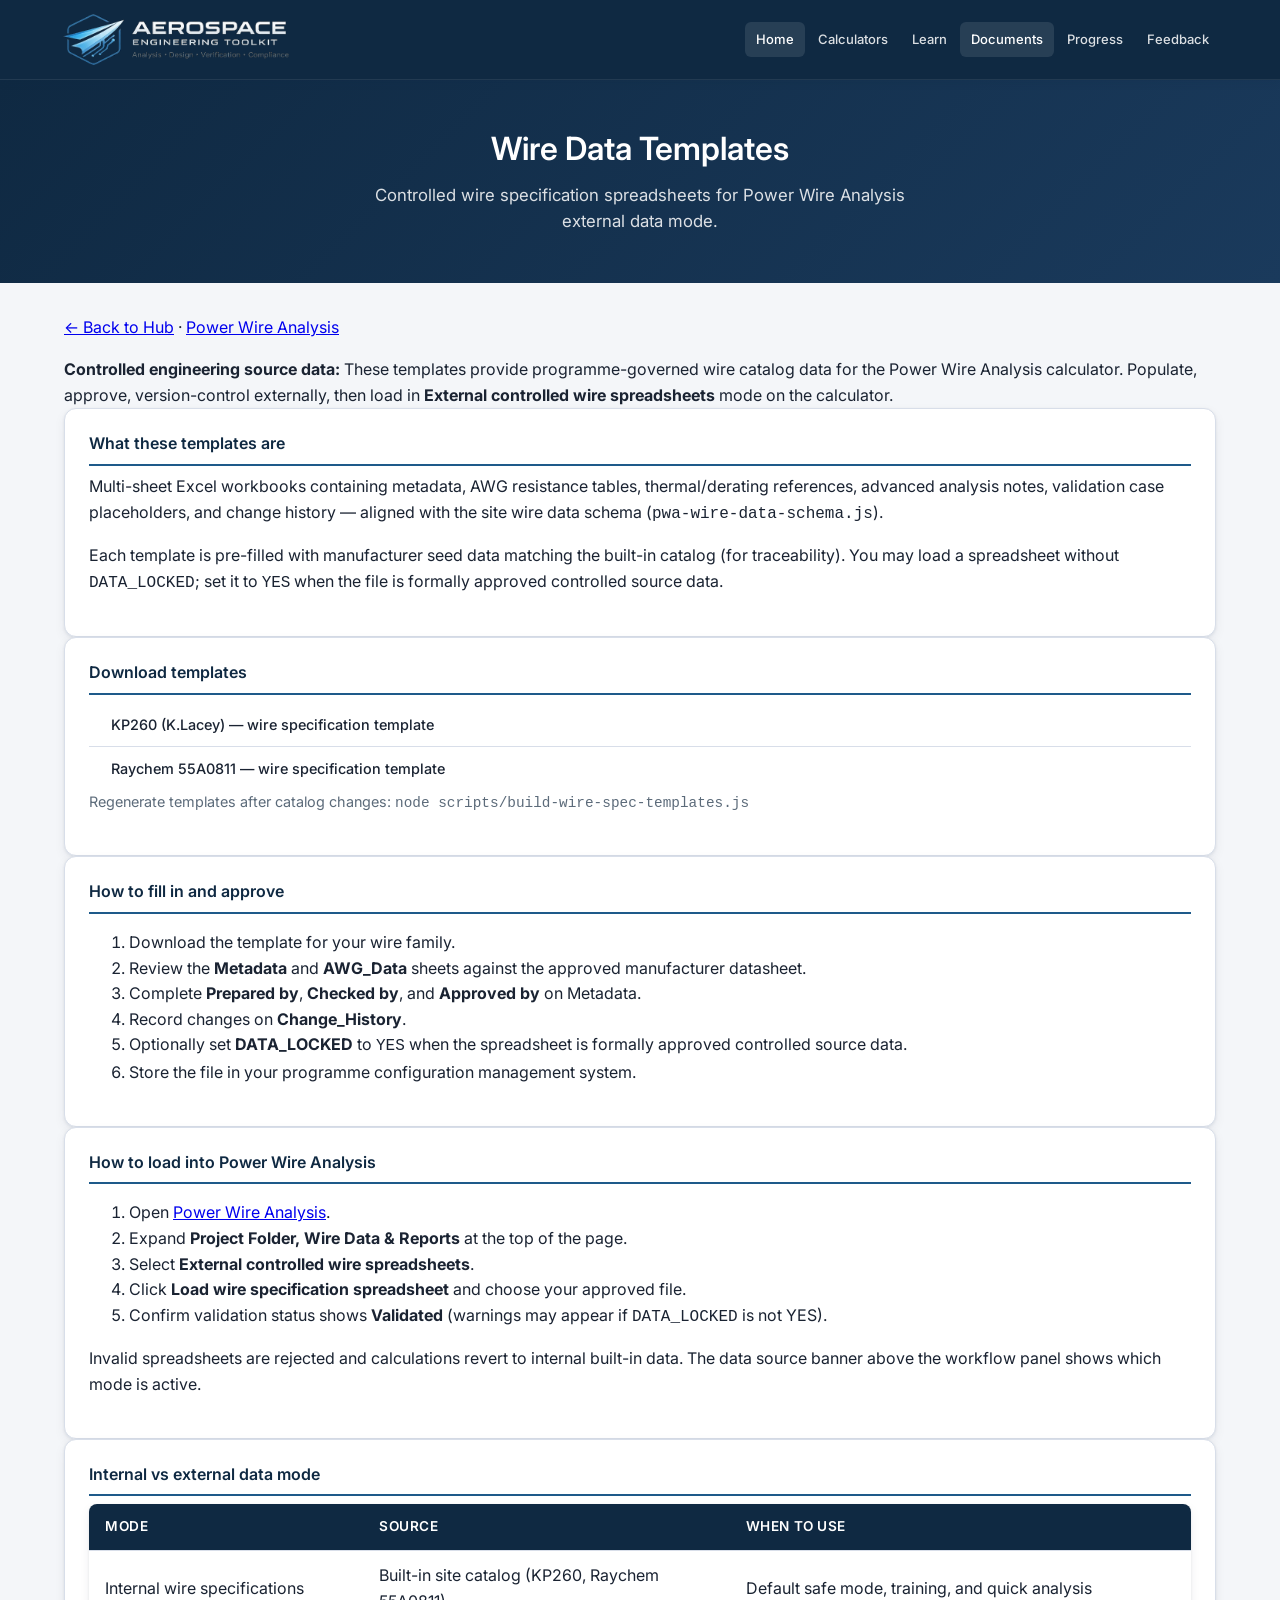
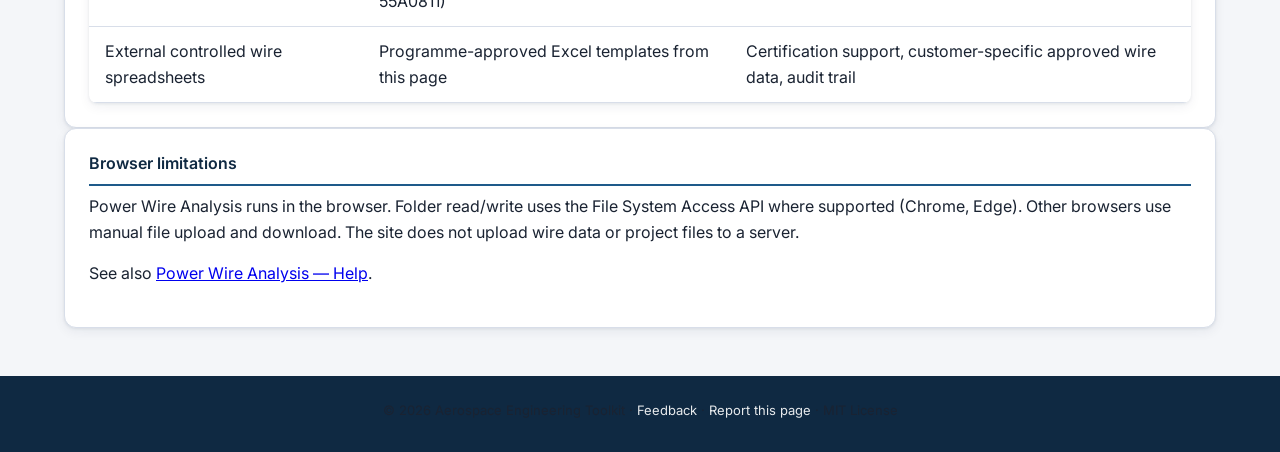
==== reference/wire-data/index.html @ d21f122d "Enhance wire data management and reporting features in PWA. Added new CSS styles for wire data banne" ====
<!DOCTYPE html>
<html lang="en">
<head>
  <meta charset="UTF-8" />
  <meta name="viewport" content="width=device-width, initial-scale=1.0" />
  <link rel="stylesheet" href="../../assets/css/corporate.css">
  <script src="../../assets/js/site-layout.js" defer></script>
  <title>Wire Data Templates — Engineering Knowledge</title>
</head>
<body>
  <section class="page-hero">
    <h1>Wire Data Templates</h1>
    <p class="lead">Controlled wire specification spreadsheets for Power Wire Analysis external data mode.</p>
  </section>
  <div class="page-container">
    <p class="content-nav"><a href="../../index.html">&larr; Back to Hub</a> · <a href="../../calculators/aerospace-electrical-design/power-wire-analysis.html">Power Wire Analysis</a></p>

    <div class="callout">
      <strong>Controlled engineering source data:</strong> These templates provide programme-governed wire catalog data
      for the Power Wire Analysis calculator. Populate, approve, version-control externally, then load in
      <strong>External controlled wire spreadsheets</strong> mode on the calculator.
    </div>

    <section class="card">
      <h2 class="card__title">What these templates are</h2>
      <p>Multi-sheet Excel workbooks containing metadata, AWG resistance tables, thermal/derating references, advanced analysis notes, validation case placeholders, and change history — aligned with the site wire data schema (<code>pwa-wire-data-schema.js</code>).</p>
      <p>Each template is pre-filled with manufacturer seed data matching the built-in catalog (for traceability). You may load a spreadsheet without <code>DATA_LOCKED</code>; set it to <code>YES</code> when the file is formally approved controlled source data.</p>
    </section>

    <section class="card">
      <h2 class="card__title">Download templates</h2>
      <ul class="link-list">
        <li><a href="templates/wire-spec-kp260-template.xlsx" download>KP260 (K.Lacey) — wire specification template</a></li>
        <li><a href="templates/wire-spec-raychem-55a0811-template.xlsx" download>Raychem 55A0811 — wire specification template</a></li>
      </ul>
      <p class="text-muted">Regenerate templates after catalog changes: <code>node scripts/build-wire-spec-templates.js</code></p>
    </section>

    <section class="card">
      <h2 class="card__title">How to fill in and approve</h2>
      <ol>
        <li>Download the template for your wire family.</li>
        <li>Review the <strong>Metadata</strong> and <strong>AWG_Data</strong> sheets against the approved manufacturer datasheet.</li>
        <li>Complete <strong>Prepared by</strong>, <strong>Checked by</strong>, and <strong>Approved by</strong> on Metadata.</li>
        <li>Record changes on <strong>Change_History</strong>.</li>
        <li>Optionally set <strong>DATA_LOCKED</strong> to <code>YES</code> when the spreadsheet is formally approved controlled source data.</li>
        <li>Store the file in your programme configuration management system.</li>
      </ol>
    </section>

    <section class="card">
      <h2 class="card__title">How to load into Power Wire Analysis</h2>
      <ol>
        <li>Open <a href="../../calculators/aerospace-electrical-design/power-wire-analysis.html">Power Wire Analysis</a>.</li>
        <li>Expand <strong>Project Folder, Wire Data &amp; Reports</strong> at the top of the page.</li>
        <li>Select <strong>External controlled wire spreadsheets</strong>.</li>
        <li>Click <strong>Load wire specification spreadsheet</strong> and choose your approved file.</li>
        <li>Confirm validation status shows <strong>Validated</strong> (warnings may appear if <code>DATA_LOCKED</code> is not YES).</li>
      </ol>
      <p>Invalid spreadsheets are rejected and calculations revert to internal built-in data. The data source banner above the workflow panel shows which mode is active.</p>
    </section>

    <section class="card">
      <h2 class="card__title">Internal vs external data mode</h2>
      <table class="data-table">
        <thead>
          <tr>
            <th scope="col">Mode</th>
            <th scope="col">Source</th>
            <th scope="col">When to use</th>
          </tr>
        </thead>
        <tbody>
          <tr>
            <td>Internal wire specifications</td>
            <td>Built-in site catalog (KP260, Raychem 55A0811)</td>
            <td>Default safe mode, training, and quick analysis</td>
          </tr>
          <tr>
            <td>External controlled wire spreadsheets</td>
            <td>Programme-approved Excel templates from this page</td>
            <td>Certification support, customer-specific approved wire data, audit trail</td>
          </tr>
        </tbody>
      </table>
    </section>

    <section class="card">
      <h2 class="card__title">Browser limitations</h2>
      <p>Power Wire Analysis runs in the browser. Folder read/write uses the File System Access API where supported (Chrome, Edge). Other browsers use manual file upload and download. The site does not upload wire data or project files to a server.</p>
      <p>See also <a href="../../calculators/aerospace-electrical-design/power-wire-analysis-help.html">Power Wire Analysis — Help</a>.</p>
    </section>
  </div>
</body>
</html>
---- assets/css/corporate.css ----
/* Aerospace Engineering Toolkit — Corporate Design System */

@import url('https://fonts.googleapis.com/css2?family=Inter:wght@400;500;600;700&display=swap');

:root {
  --corp-navy: #0f2942;
  --corp-navy-light: #1a3a5c;
  --corp-accent: #1e5a8a;
  --corp-accent-hover: #164770;
  --corp-accent-muted: #e8f1f8;
  --corp-bg: #f4f6f9;
  --corp-surface: #ffffff;
  --corp-text: #1a2332;
  --corp-text-muted: #5c6b7a;
  --corp-border: #d8dee9;
  --corp-shadow: 0 1px 3px rgba(15, 41, 66, 0.08), 0 4px 12px rgba(15, 41, 66, 0.06);
  --corp-shadow-lg: 0 4px 6px rgba(15, 41, 66, 0.06), 0 12px 28px rgba(15, 41, 66, 0.1);
  --corp-radius: 8px;
  --corp-radius-lg: 12px;
  --corp-header-height: 80px;
  --corp-max-width: 1200px;
  --corp-font: 'Inter', -apple-system, BlinkMacSystemFont, 'Segoe UI', sans-serif;
}

*, *::before, *::after {
  box-sizing: border-box;
}

html {
  scroll-behavior: smooth;
}

body {
  margin: 0;
  font-family: var(--corp-font);
  font-size: 16px;
  line-height: 1.6;
  color: var(--corp-text);
  background: var(--corp-bg);
  min-height: 100vh;
  display: flex;
  flex-direction: column;
}

body.has-site-chrome {
  padding-top: var(--corp-header-height);
}

/* ── Site chrome (injected by site-layout.js) ── */

.site-header {
  position: fixed;
  top: 0;
  left: 0;
  right: 0;
  z-index: 1000;
  height: var(--corp-header-height);
  background: var(--corp-navy);
  border-bottom: 1px solid rgba(255, 255, 255, 0.08);
  box-shadow: 0 2px 8px rgba(15, 41, 66, 0.15);
}

.site-header__inner {
  max-width: var(--corp-max-width);
  margin: 0 auto;
  padding: 0 20px;
  height: 100%;
  display: flex;
  align-items: center;
  justify-content: space-between;
  gap: 16px;
}

.site-brand {
  display: flex;
  align-items: center;
  text-decoration: none;
  color: #fff;
  flex-shrink: 0;
  min-width: 0;
}

.site-brand__logo {
  display: block;
  width: auto;
  height: auto;
  max-height: 58px;
  max-width: min(360px, 52vw);
}

.site-brand__logo--compact {
  display: none;
  max-height: 44px;
  max-width: 64px;
}

.site-brand__mark {
  width: 36px;
  height: 36px;
  background: linear-gradient(135deg, var(--corp-accent) 0%, #2d7ab8 100%);
  border-radius: 6px;
  display: flex;
  align-items: center;
  justify-content: center;
  font-weight: 700;
  font-size: 14px;
  letter-spacing: -0.5px;
}

.site-brand__text {
  display: flex;
  flex-direction: column;
  line-height: 1.2;
}

.site-brand__name {
  font-weight: 600;
  font-size: 15px;
  letter-spacing: 0.02em;
}

.site-brand__tagline {
  font-size: 11px;
  font-weight: 400;
  opacity: 0.75;
  letter-spacing: 0.04em;
  text-transform: uppercase;
}

.site-nav {
  display: flex;
  align-items: center;
  gap: 2px;
  flex-wrap: nowrap;
  justify-content: flex-end;
  flex-shrink: 1;
  min-width: 0;
}

.site-nav a {
  color: rgba(255, 255, 255, 0.85);
  text-decoration: none;
  font-size: 13px;
  font-weight: 500;
  padding: 7px 11px;
  border-radius: 6px;
  transition: background 0.15s, color 0.15s;
  white-space: nowrap;
}

.site-nav a:hover,
.site-nav a.active {
  background: rgba(255, 255, 255, 0.1);
  color: #fff;
}

@media (max-width: 1080px) {
  .site-brand__logo--full {
    max-height: 50px;
    max-width: min(300px, 48vw);
  }

  .site-nav a {
    padding: 7px 9px;
    font-size: 12px;
  }
}

@media (max-width: 520px) {
  .site-brand__logo--full {
    display: none;
  }

  .site-brand__logo--compact {
    display: block;
  }
}

.site-footer {
  margin-top: auto;
  background: var(--corp-navy);
  color: rgba(255, 255, 255, 0.7);
  padding: 24px;
  font-size: 13px;
  text-align: center;
}

.site-footer a {
  color: rgba(255, 255, 255, 0.9);
  text-decoration: none;
}

.site-footer a:hover {
  text-decoration: underline;
}

.site-footer__inner {
  max-width: var(--corp-max-width);
  margin: 0 auto;
}

/* ── Main content area ── */

.site-main {
  flex: 1;
  width: 100%;
}

.page-container {
  max-width: var(--corp-max-width);
  margin: 0 auto;
  padding: 32px 24px 48px;
}

.page-container--narrow {
  max-width: 640px;
}

.page-container--calculator {
  max-width: 480px;
  width: 100%;
}

/* ── Typography ── */

h1, h2, h3, h4 {
  color: var(--corp-navy);
  font-weight: 600;
  line-height: 1.3;
  margin-top: 0;
}

h1 {
  font-size: 1.75rem;
  margin-bottom: 0.5rem;
}

h2 {
  font-size: 1.25rem;
  margin-bottom: 1rem;
  padding-bottom: 0.5rem;
  border-bottom: 2px solid var(--corp-accent-muted);
}

h3 {
  font-size: 1.1rem;
}

p {
  margin: 0 0 1rem;
  color: var(--corp-text);
}

.lead {
  font-size: 1.05rem;
  color: var(--corp-text-muted);
  margin-bottom: 2rem;
}

.text-muted {
  color: var(--corp-text-muted);
  font-size: 0.9rem;
}

.text-center {
  text-align: center;
}

/* ── Hero (hub / landing sections) ── */

.page-hero {
  background: linear-gradient(135deg, var(--corp-navy) 0%, var(--corp-navy-light) 100%);
  color: #fff;
  padding: 48px 24px;
  text-align: center;
}

.page-hero__logo {
  display: block;
  width: min(100%, 520px);
  height: auto;
  max-height: 130px;
  margin: 0 auto 24px;
}

.page-hero h1 {
  color: #fff;
  font-size: 2rem;
  margin-bottom: 0.75rem;
  border: none;
  padding: 0;
}

.page-hero .lead {
  color: rgba(255, 255, 255, 0.85);
  max-width: 560px;
  margin: 0 auto;
}

/* ── Cards & grids ── */

.card-grid {
  display: grid;
  grid-template-columns: repeat(auto-fill, minmax(280px, 1fr));
  gap: 20px;
  margin-top: 8px;
}

.card {
  background: var(--corp-surface);
  border: 1px solid var(--corp-border);
  border-radius: var(--corp-radius-lg);
  box-shadow: var(--corp-shadow);
  padding: 24px;
  transition: box-shadow 0.2s, border-color 0.2s;
}

.card:hover {
  box-shadow: var(--corp-shadow-lg);
  border-color: rgba(30, 90, 138, 0.25);
}

.card__title {
  font-size: 1rem;
  font-weight: 600;
  color: var(--corp-navy);
  margin: 0 0 8px;
  padding-bottom: 10px;
  border-bottom: 2px solid var(--corp-accent);
}

.card__desc {
  font-size: 0.875rem;
  color: var(--corp-text-muted);
  margin-bottom: 16px;
}

.link-list {
  list-style: none;
  padding: 0;
  margin: 0;
}

.link-list li {
  margin: 0;
  border-bottom: 1px solid var(--corp-border);
}

.link-list li:last-child {
  border-bottom: none;
}

.link-list a {
  display: block;
  padding: 10px 4px;
  color: var(--corp-text);
  text-decoration: none;
  font-size: 0.9rem;
  font-weight: 500;
  transition: color 0.15s, padding-left 0.15s;
}

.link-list a:hover {
  color: var(--corp-accent);
  padding-left: 8px;
}

.link-list a::before {
  content: '→ ';
  opacity: 0;
  transition: opacity 0.15s;
  color: var(--corp-accent);
}

.link-list a:hover::before {
  opacity: 1;
}

/* Hub link buttons (legacy index style, upgraded) */

.hub-links {
  list-style: none;
  padding: 0;
  margin: 0;
  display: grid;
  gap: 10px;
}

.hub-links a {
  display: block;
  padding: 14px 20px;
  background: var(--corp-surface);
  border: 1px solid var(--corp-border);
  border-radius: var(--corp-radius);
  color: var(--corp-navy);
  text-decoration: none;
  font-weight: 500;
  font-size: 0.95rem;
  transition: all 0.15s;
  box-shadow: var(--corp-shadow);
}

.hub-links a:hover {
  background: var(--corp-accent-muted);
  border-color: var(--corp-accent);
  color: var(--corp-accent-hover);
}

/* ── Calculator pages ── */

.calculator-page .calculator-panel {
  background: var(--corp-surface);
  border: 1px solid var(--corp-border);
  border-radius: var(--corp-radius-lg);
  box-shadow: var(--corp-shadow);
  padding: clamp(20px, 4vw, 32px) clamp(16px, 3vw, 28px);
  text-align: center;
}

.calculator-page .calculator-panel h1 {
  font-size: clamp(1.25rem, 4vw, 1.6rem);
  margin-bottom: 0.35rem;
}

.calculator-page .calc-lead {
  font-size: clamp(0.85rem, 2.5vw, 0.95rem);
  color: var(--corp-text-muted);
  margin: 0 0 1.25rem;
}

.calculator-page .calculator-panel h2 {
  font-size: clamp(0.95rem, 3vw, 1.1rem);
  margin-top: 1.5rem;
}

.calculator-page .math-container {
  font-size: clamp(1rem, 3vw, 1.15rem);
  margin: 16px auto;
  padding: 14px 12px;
  background: var(--corp-accent-muted);
  border-radius: var(--corp-radius);
  overflow-x: auto;
  -webkit-overflow-scrolling: touch;
  max-width: 100%;
}

.calculator-page .input-container {
  display: grid;
  grid-template-columns: minmax(0, 1.35fr) minmax(120px, 1fr) minmax(50px, 72px);
  gap: 12px 10px;
  align-items: center;
  width: 100%;
  max-width: 440px;
  margin: 0 auto 20px;
}

.calculator-page .input-container label {
  font-size: clamp(0.78rem, 2.4vw, 0.9rem);
  font-weight: 500;
  text-align: right;
  color: var(--corp-text);
  line-height: 1.3;
  min-width: 0;
}

.calculator-page .input-container input,
.calculator-page .input-container select {
  width: 100%;
  min-width: 0;
  min-height: 44px;
  padding: 10px 12px;
  font-size: 16px;
  font-family: var(--corp-font);
  border: 1px solid var(--corp-border);
  border-radius: var(--corp-radius);
  color: var(--corp-text);
  background: var(--corp-surface);
  text-align: right;
  box-sizing: border-box;
  transition: border-color 0.15s, box-shadow 0.15s;
}

.calculator-page .input-container select {
  grid-column: 2 / 4;
  text-align: left;
  padding-right: 32px;
}

.calculator-page .input-container select + .unit {
  display: none;
}

.calculator-page .unit {
  font-size: clamp(0.72rem, 2.2vw, 0.88rem);
  text-align: left;
  color: var(--corp-text-muted);
  white-space: nowrap;
  line-height: 1.2;
}

.calculator-page .btn--block {
  display: block;
  width: 100%;
  max-width: 440px;
  min-height: 48px;
  margin: 8px auto 0;
}

.calculator-page .calc-help-btn {
  display: inline-flex;
  align-items: center;
  justify-content: center;
  gap: 6px;
  margin: 12px auto 20px;
  padding: 10px 18px;
  min-height: 44px;
  font-size: 0.9rem;
  font-weight: 500;
  font-family: var(--corp-font);
  color: var(--corp-accent);
  background: var(--corp-accent-muted);
  border: 1px solid rgba(30, 90, 138, 0.25);
  border-radius: var(--corp-radius);
  cursor: pointer;
  transition: background 0.15s, border-color 0.15s;
}

.calculator-page .calc-help-btn:hover {
  background: #d4e4f0;
  border-color: var(--corp-accent);
}

.calculator-page .calc-help-btn::before {
  content: "?";
  display: inline-flex;
  align-items: center;
  justify-content: center;
  width: 20px;
  height: 20px;
  border-radius: 50%;
  background: var(--corp-accent);
  color: #fff;
  font-size: 0.8rem;
  font-weight: 700;
  line-height: 1;
}

/* Calculator reference block (collapsible formula) */

.calculator-page .calc-reference {
  width: 100%;
  max-width: 440px;
  margin: 0 auto 20px;
  text-align: left;
}

.calculator-page .calc-reference__toggle {
  display: flex;
  align-items: center;
  justify-content: center;
  gap: 6px;
  list-style: none;
  cursor: pointer;
  font-size: 0.9rem;
  font-weight: 500;
  font-family: var(--corp-font);
  color: var(--corp-accent);
  padding: 10px 16px;
  min-height: 44px;
  background: var(--corp-surface);
  border: 1px solid rgba(30, 90, 138, 0.25);
  border-radius: var(--corp-radius);
  transition: background 0.15s, border-color 0.15s;
}

.calculator-page .calc-reference__toggle::-webkit-details-marker {
  display: none;
}

.calculator-page .calc-reference__toggle::before {
  content: "▸";
  font-size: 0.75rem;
  transition: transform 0.15s;
}

.calculator-page .calc-reference[open] .calc-reference__toggle::before {
  transform: rotate(90deg);
}

.calculator-page .calc-reference__toggle:hover {
  background: var(--corp-accent-muted);
  border-color: var(--corp-accent);
}

.calculator-page .calc-reference__toggle-show,
.calculator-page .calc-reference__toggle-hide {
  display: inline;
}

.calculator-page .calc-reference[open] .calc-reference__toggle-show {
  display: none;
}

.calculator-page .calc-reference:not([open]) .calc-reference__toggle-hide {
  display: none;
}

.calculator-page .calc-reference__panel {
  margin-top: 10px;
  padding: 16px;
  background: var(--corp-accent-muted);
  border: 1px solid var(--corp-border);
  border-left: 4px solid var(--corp-accent);
  border-radius: var(--corp-radius);
}

.calculator-page .calc-reference__summary {
  margin: 0 0 12px;
  font-size: 0.92rem;
  line-height: 1.55;
  color: var(--corp-text);
}

.calculator-page .calc-reference__panel .math-container {
  margin: 0 0 12px;
  background: var(--corp-surface);
  overflow-x: visible;
  text-align: center;
  font-size: clamp(0.75rem, 2vw, 0.85rem);
  padding: 16px 18px;
}

.calculator-page .calc-reference__panel .math-container .MathJax_Display {
  margin: 0.25em 0;
  text-align: center;
  max-width: 100%;
}

.calculator-page .calc-reference__panel .math-container .MathJax {
  max-width: 100%;
}

.calculator-page .calc-reference__formula-text {
  margin: 0 0 12px;
  padding: 12px;
  font-size: 0.95rem;
  line-height: 1.5;
  text-align: center;
  background: var(--corp-surface);
  border-radius: var(--corp-radius);
  color: var(--corp-navy);
}

.calculator-page .calc-reference__legend {
  list-style: none;
  margin: 0 auto;
  padding: 0;
  max-width: 340px;
}

.calculator-page .calc-reference__legend-item {
  display: flex;
  align-items: baseline;
  gap: 6px;
  padding: 5px 0;
  font-size: 0.9rem;
  line-height: 1.5;
  border-bottom: 1px solid rgba(30, 90, 138, 0.08);
}

.calculator-page .calc-reference__legend-item:last-child {
  border-bottom: none;
  padding-bottom: 0;
}

.calculator-page .calc-reference__sym {
  flex: 0 0 3.5em;
  display: flex;
  align-items: center;
  justify-content: center;
  text-align: center;
  color: var(--corp-navy);
}

.calculator-page .calc-reference__sym .MathJax {
  font-size: 100% !important;
  margin: 0 auto !important;
  text-align: center !important;
}

.calculator-page .calc-reference__desc {
  flex: 1;
  color: var(--corp-text-muted);
}

.calculator-page .calc-docs {
  margin: 0 0 16px;
  border: 1px solid var(--corp-border);
  border-radius: var(--corp-radius);
  background: var(--corp-surface);
}

.calculator-page .calc-docs__toggle {
  list-style: none;
  cursor: pointer;
  padding: 12px 16px;
  font-size: 0.92rem;
  font-weight: 600;
  color: var(--corp-navy);
  user-select: none;
}

.calculator-page .calc-docs__toggle::-webkit-details-marker {
  display: none;
}

.calculator-page .calc-docs__toggle::before {
  content: "▸ ";
  display: inline-block;
  transition: transform 0.15s ease;
}

.calculator-page .calc-docs[open] .calc-docs__toggle::before {
  transform: rotate(90deg);
}

.calculator-page .calc-docs__toggle-show,
.calculator-page .calc-docs__toggle-hide {
  display: inline;
}

.calculator-page .calc-docs[open] .calc-docs__toggle-show {
  display: none;
}

.calculator-page .calc-docs:not([open]) .calc-docs__toggle-hide {
  display: none;
}

.calculator-page .calc-docs__panel {
  padding: 0 16px 14px;
  border-top: 1px solid var(--corp-border);
}

.calculator-page .calc-docs__list {
  list-style: none;
  margin: 12px 0 0;
  padding: 0;
}

.calculator-page .calc-docs__item {
  padding: 10px 0;
  border-bottom: 1px solid var(--corp-border);
}

.calculator-page .calc-docs__item:last-child {
  border-bottom: none;
}

.calculator-page .calc-docs__item a {
  font-weight: 600;
  color: var(--corp-accent);
  text-decoration: none;
}

.calculator-page .calc-docs__item a:hover {
  text-decoration: underline;
}

.calculator-page .calc-docs__note {
  display: block;
  margin-top: 4px;
  font-size: 0.85rem;
  color: var(--corp-text-muted);
}

.calculator-page .calc-docs__library {
  margin: 12px 0 0;
  font-size: 0.88rem;
}

.calculator-page .calc-docs__library a {
  color: var(--corp-text-muted);
}

.documents-toolbar {
  display: flex;
  flex-wrap: wrap;
  gap: 10px;
  align-items: center;
  margin-top: 24px;
  margin-bottom: 8px;
  padding: 16px;
  background: var(--corp-surface);
  border: 1px solid var(--corp-border);
  border-radius: var(--corp-radius-lg);
}

.documents-search {
  flex: 1 1 220px;
  min-width: 180px;
  padding: 10px 12px;
  border: 1px solid var(--corp-border);
  border-radius: var(--corp-radius);
  font-size: 0.95rem;
}

.documents-filter {
  padding: 10px 12px;
  border: 1px solid var(--corp-border);
  border-radius: var(--corp-radius);
  font-size: 0.9rem;
  background: #fff;
}

.documents-filter-summary {
  flex: 1 1 100%;
  margin: 4px 0 0;
  font-size: 0.88rem;
  color: var(--corp-text-muted);
}

.documents-empty {
  margin-top: 24px;
  color: var(--corp-text-muted);
}

.documents-page .documents-section {
  margin-top: 32px;
}

/* ── PWA grid calculator (ELA_PWA workbook) ── */

.page-container--wide {
  max-width: 1440px;
}

.pwa-grid-page h1 {
  margin-bottom: 0.35rem;
}

.pwa-page-lead {
  margin-bottom: 1rem;
}

.pwa-guide {
  margin: 0 0 1.25rem;
  background: var(--corp-surface);
  border: 1px solid var(--corp-border);
  border-left: 4px solid var(--corp-accent);
  border-radius: var(--corp-radius-lg);
  box-shadow: var(--corp-shadow);
  scroll-margin-top: calc(var(--corp-header-height) + 16px);
}

.pwa-guide__summary {
  padding: 14px 18px;
  font-size: 1.05rem;
  font-weight: 700;
  color: var(--corp-navy);
  cursor: pointer;
  list-style: none;
}

.pwa-guide__summary::-webkit-details-marker {
  display: none;
}

.pwa-guide__summary::before {
  content: '▸';
  display: inline-block;
  margin-right: 8px;
  color: var(--corp-accent);
  transition: transform 0.15s ease;
}

.pwa-guide[open] > .pwa-guide__summary::before {
  transform: rotate(90deg);
}

.pwa-guide__summary:hover {
  color: var(--corp-accent);
}

.pwa-guide__body {
  padding: 4px 18px 18px;
  border-top: 1px solid var(--corp-border);
  font-size: 0.88rem;
  line-height: 1.55;
  color: var(--corp-text);
}

.pwa-guide__subhead {
  margin: 18px 0 8px;
  font-size: 0.95rem;
  color: var(--corp-navy);
}

.pwa-guide__subhead:first-child {
  margin-top: 14px;
}

.pwa-guide__steps {
  margin: 0 0 12px;
  padding-left: 1.25rem;
}

.pwa-guide__steps li {
  margin-bottom: 6px;
}

.pwa-guide__defs {
  margin: 0;
}

.pwa-guide__defs dt {
  margin-top: 10px;
  font-weight: 700;
  color: var(--corp-navy);
}

.pwa-guide__defs dt:first-child {
  margin-top: 0;
}

.pwa-guide__defs dd {
  margin: 4px 0 0;
  color: var(--corp-text-muted);
}

.pwa-guide__list {
  margin: 0 0 12px;
  padding-left: 1.25rem;
}

.pwa-guide__chip {
  display: inline-block;
  padding: 1px 8px;
  border-radius: 4px;
  font-size: 0.78rem;
  font-weight: 700;
}

.pwa-guide__chip--pass {
  background: #bbf7d0;
  color: #047857;
}

.pwa-guide__chip--fail {
  background: #fecaca;
  color: #b91c1c;
}

.pwa-guide__chip--caution {
  background: #fef3c7;
  color: #b45309;
}

.pwa-guide__table-wrap {
  overflow-x: auto;
  margin: 10px 0;
}

.pwa-guide__table {
  width: 100%;
  border-collapse: collapse;
  font-size: 0.84rem;
}

.pwa-guide__table th,
.pwa-guide__table td {
  border: 1px solid var(--corp-border);
  padding: 8px 10px;
  text-align: left;
  vertical-align: top;
}

.pwa-guide__table th {
  background: var(--corp-accent-muted);
  color: var(--corp-navy);
  font-weight: 700;
}

.pwa-guide__table--grid td:first-child {
  white-space: nowrap;
  font-weight: 600;
  color: var(--corp-navy);
}

.pwa-guide__table-divider {
  background: #f8fafc;
  font-style: italic;
  text-align: center;
  color: var(--corp-text-muted);
}

.pwa-guide__chart-links {
  margin: 10px 0 0;
  font-size: 0.84rem;
}

.pwa-guide__chart-links a {
  font-weight: 600;
}

.pwa-guide__math {
  margin: 12px 0;
  padding: 12px 14px;
  background: #f8fafc;
  border: 1px solid var(--corp-border);
  border-radius: var(--corp-radius);
  overflow-x: auto;
}

.pwa-guide__phase {
  margin: 16px 0 8px;
  font-size: 0.88rem;
  font-weight: 700;
  color: var(--corp-navy);
}

.pwa-guide__phase:first-of-type {
  margin-top: 12px;
}

.pwa-guide__phase-intro {
  margin: 0 0 10px;
  font-size: 0.84rem;
  color: var(--corp-text-muted);
  line-height: 1.45;
}

.pwa-guide__calc-steps {
  margin: 0 0 14px;
  padding-left: 1.35rem;
}

.pwa-guide__calc-step {
  margin-bottom: 14px;
  line-height: 1.45;
}

.pwa-guide__calc-step:last-child {
  margin-bottom: 0;
}

.pwa-guide__step-grid {
  margin: 6px 0 0;
  font-size: 0.8rem;
  color: var(--corp-text-muted);
}

.pwa-guide__sym {
  color: var(--corp-accent);
  font-weight: 700;
}

.pwa-guide__calc-step .pwa-guide__math {
  margin-top: 8px;
  margin-bottom: 0;
}

.pwa-guide__math-note {
  display: block;
  margin-top: 8px;
  font-size: 0.82rem;
  color: var(--corp-text-muted);
  font-family: var(--corp-font);
}

.pwa-guide__note {
  margin: 10px 0;
  padding: 10px 12px;
  background: #fffbeb;
  border: 1px solid #fde68a;
  border-radius: var(--corp-radius);
  font-size: 0.84rem;
}

.pwa-guide__body a {
  color: var(--corp-accent);
  font-weight: 600;
}

.pwa-guide__body code {
  font-size: 0.82em;
  padding: 1px 5px;
  background: #eef2f7;
  border-radius: 3px;
}

.pwa-layout {
  display: grid;
  grid-template-columns: minmax(300px, 360px) minmax(0, 1fr);
  gap: 24px;
  align-items: start;
  margin-top: 24px;
}

.pwa-params {
  background: var(--corp-surface);
  border: 1px solid var(--corp-border);
  border-radius: var(--corp-radius-lg);
  box-shadow: var(--corp-shadow);
  display: flex;
  flex-direction: column;
  max-height: calc(100vh - var(--corp-header-height) - 32px);
  padding: 0;
  overflow: hidden;
  position: sticky;
  top: calc(var(--corp-header-height) + 16px);
  z-index: 5;
  isolation: isolate;
}

.pwa-params__header {
  flex: 0 0 auto;
  margin: 0;
  padding: 16px 18px 12px;
  border-bottom: 1px solid var(--corp-border);
}

.pwa-params__form {
  flex: 1 1 auto;
  min-height: 0;
  overflow-x: hidden;
  overflow-y: auto;
  padding: 12px 18px 16px;
  -webkit-overflow-scrolling: touch;
  overscroll-behavior: contain;
}

.pwa-params__header h2 {
  margin: 0 0 4px;
  font-size: 1.05rem;
  border-bottom: none;
  padding-bottom: 0;
}

.pwa-params__header p {
  margin: 0;
  font-size: 0.82rem;
  color: var(--corp-text-muted);
  line-height: 1.4;
}

.pwa-params h2,
.pwa-grid-wrap h2 {
  margin: 0 0 4px;
  font-size: 1.05rem;
  border-bottom: none;
  padding-bottom: 0;
}

.pwa-grid-header {
  margin-bottom: 12px;
}

.pwa-params__form label {
  display: block;
  margin-bottom: 10px;
  font-size: 0.84rem;
  font-weight: 600;
  color: var(--corp-navy);
}

.pwa-params__form label .hint {
  display: block;
  font-size: 0.76rem;
  font-weight: 400;
  color: var(--corp-text-muted);
  margin: 2px 0 4px;
}

.pwa-params__form input:not([type="checkbox"]):not([type="radio"]),
.pwa-params__form select {
  width: 100%;
  margin-top: 4px;
  height: 2.375rem;
  padding: 0 10px;
  border: 1px solid var(--corp-border);
  border-radius: var(--corp-radius);
  font-size: 0.9rem;
  font-family: var(--corp-font);
  line-height: 1.25;
  box-sizing: border-box;
  background: #fff;
}

.pwa-fieldset {
  border: none;
  border-top: 1px solid var(--corp-border);
  border-radius: 0;
  padding: 14px 0 0;
  margin: 0 0 4px;
}

.pwa-fieldset:first-of-type {
  border-top: none;
  padding-top: 0;
}

.pwa-fieldset legend {
  padding: 0;
  margin: 0 0 10px;
  font-size: 0.78rem;
  font-weight: 700;
  color: var(--corp-accent);
  text-transform: uppercase;
  letter-spacing: 0.06em;
}

.pwa-fieldset__intro {
  margin: -4px 0 12px;
  font-size: 0.76rem;
  font-weight: 400;
  line-height: 1.45;
  color: var(--corp-text-muted);
}

.pwa-params__custom-field {
  margin-top: -4px;
  margin-bottom: 8px;
}

.pwa-params__custom-field[hidden] {
  display: none;
}

.pwa-params__group {
  border: 1px solid var(--corp-border);
  border-radius: var(--corp-radius);
  padding: 10px 12px 2px;
  margin-bottom: 10px;
  background: #fff;
}

.pwa-params__group-label {
  display: block;
  font-size: 0.76rem;
  font-weight: 700;
  color: var(--corp-text-muted);
  text-transform: uppercase;
  letter-spacing: 0.05em;
  margin-bottom: 8px;
}

.pwa-params__field {
  margin-bottom: 12px;
}

.pwa-params__field-meta {
  display: flex;
  align-items: baseline;
  justify-content: space-between;
  gap: 8px;
  margin-bottom: 4px;
}

.pwa-params__field-label {
  font-size: 0.84rem;
  font-weight: 600;
  color: var(--corp-navy);
}

.pwa-params__field-result {
  font-size: 0.78rem;
  color: var(--corp-text-muted);
  white-space: nowrap;
}

.pwa-params__field-result strong {
  color: var(--corp-navy);
  font-weight: 700;
}

.pwa-params__field-row {
  display: grid;
  grid-template-columns: 1fr 1fr;
  gap: 8px;
}

.pwa-params__inline-label {
  margin-bottom: 0;
  font-size: 0.78rem;
}

.pwa-params__wire-picker {
  display: grid;
  grid-template-columns: minmax(0, 1fr) auto;
  grid-template-areas:
    'wire-label wire-label'
    'wire-select wire-spec';
  gap: 4px 8px;
  margin-bottom: 10px;
}

.pwa-params__wire-picker-label {
  grid-area: wire-label;
  margin-bottom: 0;
}

.pwa-params__wire-picker select {
  grid-area: wire-select;
  margin-top: 0;
}

.pwa-params__wire-picker .pwa-params__spec-link {
  grid-area: wire-spec;
  align-self: stretch;
  justify-content: center;
}

.pwa-params__spec-link {
  display: inline-flex;
  align-items: center;
  gap: 4px;
  height: 2.375rem;
  padding: 0 12px;
  border: 1px solid var(--corp-border);
  border-radius: var(--corp-radius);
  background: #fff;
  color: var(--corp-accent);
  font-size: 0.8rem;
  font-weight: 700;
  text-decoration: none;
  white-space: nowrap;
  box-sizing: border-box;
}

.pwa-params__spec-link:hover {
  background: #eef4fa;
  text-decoration: none;
}

.pwa-params__spec-link-icon {
  font-size: 0.9em;
}

.pwa-params__field-hint {
  display: block;
  margin-top: 4px;
  font-size: 0.76rem;
  font-weight: 400;
  color: var(--corp-text-muted);
}

.pwa-params__field-hint a {
  color: var(--corp-accent);
  font-weight: 600;
  text-decoration: none;
}

.pwa-params__field-hint a:hover {
  text-decoration: underline;
}

.pwa-params__formula-hint {
  margin: 2px 0 0;
  font-size: 0.78rem;
}

.pwa-params__formula-hint summary {
  cursor: pointer;
  color: var(--corp-accent);
  font-weight: 600;
  list-style: none;
}

.pwa-params__formula-hint summary::-webkit-details-marker {
  display: none;
}

.pwa-params__formula-hint summary::before {
  content: '▸ ';
}

.pwa-params__formula-hint[open] summary::before {
  content: '▾ ';
}

.pwa-params__formula-hint .pwa-derived--note {
  margin-top: 6px;
}

.pwa-params__ref-charts {
  margin-top: 4px;
  padding-top: 14px;
  border-top: 1px solid var(--corp-border);
}

.pwa-params__ref-charts-label {
  display: block;
  font-size: 0.72rem;
  font-weight: 700;
  color: var(--corp-text-muted);
  text-transform: uppercase;
  letter-spacing: 0.05em;
  margin-bottom: 6px;
}

.pwa-params__ref-charts ul {
  list-style: none;
  margin: 0;
  padding: 0;
  display: flex;
  flex-direction: column;
  gap: 4px;
}

.pwa-params__ref-charts a {
  font-size: 0.8rem;
  font-weight: 600;
  color: var(--corp-accent);
  text-decoration: none;
}

.pwa-params__ref-charts a:hover {
  text-decoration: underline;
}

.pwa-derived {
  font-size: 0.82rem;
  color: var(--corp-text-muted);
  margin: 6px 0 0;
}

.pwa-derived--total {
  padding: 8px 10px;
  border-radius: var(--corp-radius);
  background: #f8fafc;
  border: 1px solid var(--corp-border);
}

.pwa-derived--note {
  font-size: 0.78rem;
  line-height: 1.45;
}

.visually-hidden {
  position: absolute;
  width: 1px;
  height: 1px;
  padding: 0;
  margin: -1px;
  overflow: hidden;
  clip: rect(0, 0, 0, 0);
  white-space: nowrap;
  border: 0;
}

.pwa-chart-link {
  margin: 10px 0 0;
  font-size: 0.84rem;
}

.pwa-chart-link a {
  color: var(--corp-accent);
  font-weight: 600;
  text-decoration: none;
}

.pwa-chart-link a:hover {
  text-decoration: underline;
}

.pwa-wire-spec-page .pwa-wire-spec__picker {
  margin: 0 0 20px;
  max-width: 360px;
}

.pwa-wire-spec-page .pwa-wire-spec__picker label {
  display: block;
  font-size: 0.84rem;
  font-weight: 600;
  color: var(--corp-navy);
}

.pwa-wire-spec-page .pwa-wire-spec__picker select {
  width: 100%;
  margin-top: 4px;
  height: 2.375rem;
  padding: 0 10px;
  border: 1px solid var(--corp-border);
  border-radius: var(--corp-radius);
  font: inherit;
  box-sizing: border-box;
  background: #fff;
}

.pwa-wire-spec-page .pwa-wire-spec__meta {
  display: grid;
  grid-template-columns: minmax(140px, 220px) 1fr;
  gap: 8px 16px;
  margin: 0 0 20px;
  padding: 16px;
  border: 1px solid var(--corp-border);
  border-radius: var(--corp-radius);
  background: #fff;
}

.pwa-wire-spec-page .pwa-wire-spec__meta dt {
  margin: 0;
  font-weight: 700;
  color: var(--corp-navy);
}

.pwa-wire-spec-page .pwa-wire-spec__meta dd {
  margin: 0;
  color: var(--corp-text);
}

.pwa-wire-spec-page .pwa-wire-spec__table-wrap {
  overflow-x: auto;
  margin-top: 12px;
}

.pwa-wire-spec-page .pwa-wire-spec__table {
  width: 100%;
  border-collapse: collapse;
  font-size: 0.88rem;
}

.pwa-wire-spec-page .pwa-wire-spec__table th,
.pwa-wire-spec-page .pwa-wire-spec__table td {
  border: 1px solid var(--corp-border);
  padding: 8px 10px;
  text-align: left;
  vertical-align: top;
}

.pwa-wire-spec-page .pwa-wire-spec__table th {
  background: var(--corp-accent-muted);
  color: var(--corp-navy);
  font-weight: 700;
}

.pwa-wire-spec-page .pwa-wire-spec__sub {
  display: block;
  font-size: 0.82rem;
  color: var(--corp-text-muted);
  margin-top: 2px;
}

.pwa-length-row {
  display: flex;
  gap: 8px;
  margin-top: 4px;
  align-items: stretch;
}

.pwa-params__form .pwa-length-row input {
  flex: 1 1 0;
  min-width: 5rem;
  width: 0;
  margin-top: 0;
  height: 2.375rem;
}

.pwa-params__form .pwa-length-row select {
  flex: 0 0 auto;
  width: auto;
  min-width: 6.5rem;
  margin-top: 0;
  height: 2.375rem;
  padding: 0 10px;
  border: 1px solid var(--corp-border);
  border-radius: var(--corp-radius);
  font-size: 0.9rem;
  background: #fff;
  box-sizing: border-box;
}

.pwa-grid-wrap {
  min-width: 0;
  position: relative;
  z-index: 1;
}

.pwa-grid-note {
  margin: 0;
  font-size: 0.82rem;
  color: var(--corp-text-muted);
}

.pwa-export {
  margin: 0 0 14px;
  border: 1px solid var(--corp-border);
  border-radius: var(--corp-radius);
  background: #f8fafc;
}

.pwa-export__summary {
  padding: 10px 14px;
  font-size: 0.9rem;
  font-weight: 700;
  color: var(--corp-navy);
  cursor: pointer;
  list-style: none;
}

.pwa-export__summary::-webkit-details-marker {
  display: none;
}

.pwa-export__summary::before {
  content: '▸ ';
  color: var(--corp-accent);
}

.pwa-export[open] .pwa-export__summary::before {
  content: '▾ ';
}

.pwa-export__body {
  padding: 12px 14px 14px;
  border-top: 1px solid var(--corp-border);
}

.pwa-export__section {
  padding: 12px 0;
  border-top: 1px solid var(--corp-border);
}

.pwa-export__section:first-of-type {
  padding-top: 0;
  border-top: none;
}

.pwa-export__heading {
  margin: 0 0 6px;
  font-size: 0.84rem;
  font-weight: 700;
  color: var(--corp-navy);
}

.pwa-export__hint {
  margin: 0 0 10px;
  font-size: 0.82rem;
  color: var(--corp-text-muted);
  line-height: 1.45;
}

.pwa-export__hint strong {
  color: var(--corp-navy);
  font-weight: 700;
}

.pwa-export__project {
  display: block;
  margin: 0 0 12px;
  font-size: 0.84rem;
  font-weight: 600;
  color: var(--corp-navy);
}

.pwa-export__project input {
  width: 100%;
  margin-top: 4px;
  height: 2.375rem;
  padding: 0 10px;
  border: 1px solid var(--corp-border);
  border-radius: var(--corp-radius);
  font-size: 0.9rem;
  font-family: var(--corp-font);
  box-sizing: border-box;
  background: #fff;
}

.pwa-export__ident-row {
  display: grid;
  grid-template-columns: 7rem minmax(0, 1fr) 9rem;
  gap: 12px;
  margin-bottom: 8px;
}

.pwa-export__ident-row .pwa-export__project {
  margin-bottom: 0;
}

.pwa-export__filename-option {
  display: flex;
  align-items: center;
  gap: 8px;
  margin: 0 0 8px;
  font-size: 0.82rem;
  font-weight: 600;
  color: var(--corp-navy);
  cursor: pointer;
}

.pwa-export__filename-option input {
  width: 1rem;
  height: 1rem;
  margin: 0;
  flex: 0 0 auto;
}

.pwa-export__hint--filename {
  margin-top: 0;
  margin-bottom: 14px;
}

.pwa-export__hint--filename code {
  font-size: 0.78rem;
  word-break: break-all;
}

.pwa-export__btn-row {
  display: grid;
  grid-template-columns: repeat(2, minmax(0, 1fr));
  gap: 8px;
  max-width: 420px;
}

.pwa-export__btn-row--import {
  grid-template-columns: minmax(0, 1fr);
  max-width: 210px;
}

.pwa-export__btn-row--secondary {
  max-width: 420px;
}

.pwa-export__btn,
.pwa-export__import-btn {
  display: inline-flex;
  align-items: center;
  justify-content: center;
  width: 100%;
  min-height: 2.375rem;
  padding: 8px 12px;
  font-size: 0.8125rem;
  font-weight: 600;
  line-height: 1.25;
  text-align: center;
  box-sizing: border-box;
  white-space: nowrap;
}

.pwa-export__import-btn {
  display: flex;
  cursor: pointer;
  margin: 0;
}

.pwa-export__import-btn input {
  display: none;
}

.pwa-export__clipboard {
  margin-top: 4px;
  padding-top: 12px;
  border-top: 1px solid var(--corp-border);
  font-size: 0.84rem;
}

.pwa-export__clipboard summary {
  cursor: pointer;
  font-weight: 700;
  color: var(--corp-navy);
}

.pwa-export__options {
  width: 100%;
  margin: 0 0 12px;
  padding: 10px 12px;
  border: 1px solid var(--corp-border);
  border-radius: var(--corp-radius);
  background: #fff;
}

.pwa-export__options-legend,
.pwa-export__options legend {
  padding: 0;
  margin: 0 0 8px;
  font-size: 0.78rem;
  font-weight: 700;
  color: var(--corp-text-muted);
  text-transform: uppercase;
  letter-spacing: 0.04em;
}

.pwa-export__checks {
  display: flex;
  flex-wrap: wrap;
  gap: 8px 14px;
}

.pwa-export__check {
  display: inline-flex;
  align-items: center;
  gap: 6px;
  margin: 0;
  font-size: 0.82rem;
  font-weight: 500;
  color: var(--corp-text);
  cursor: pointer;
}

.pwa-export__check input {
  margin: 0;
  cursor: pointer;
}

.pwa-export__check--all {
  font-weight: 700;
  color: var(--corp-navy);
}

.pwa-export__awg-group {
  flex: 1 1 100%;
  margin-top: 4px;
}

.pwa-export__awg-label {
  display: block;
  font-size: 0.78rem;
  font-weight: 600;
  color: var(--corp-navy);
}

.pwa-export__awg-checks {
  display: flex;
  flex-wrap: wrap;
  gap: 6px 10px;
  margin-top: 6px;
  padding-top: 8px;
  border-top: 1px solid var(--corp-border);
}

.pwa-export__check--awg {
  font-size: 0.78rem;
}

.pwa-export__btn-secondary {
  background: #fff;
  color: var(--corp-navy);
  border: 1px solid var(--corp-border);
}

.pwa-export__btn.pwa-export__btn-secondary:hover {
  background: #eef4fa;
  color: var(--corp-navy);
}

.pwa-export__status {
  min-height: 1.25rem;
  margin: 10px 0 0;
  font-size: 0.82rem;
  color: var(--corp-text-muted);
}

.pwa-export__status:empty {
  display: none;
}

.pwa-export__status--ok {
  color: #166534;
  font-weight: 600;
}

.pwa-export__status--error {
  color: #b42318;
  font-weight: 600;
}

.pwa-data-source-banner {
  margin: 0 0 12px;
  padding: 10px 14px;
  border-radius: var(--corp-radius);
  font-size: 0.84rem;
  font-weight: 600;
  border: 1px solid var(--corp-border);
}

.pwa-data-source-banner--internal {
  background: #eef6ff;
  color: var(--corp-navy);
  border-color: #b8d4f0;
}

.pwa-data-source-banner--external {
  background: #ecfdf3;
  color: #14532d;
  border-color: #86efac;
}

.pwa-workflow {
  margin: 0 0 16px;
}

.pwa-workflow__summary {
  font-size: 1rem;
}

.pwa-workflow__intro {
  margin: 0 0 14px;
  font-size: 0.84rem;
  color: var(--corp-text-muted);
  line-height: 1.5;
}

.pwa-workflow__section {
  margin: 0 0 18px;
  padding-bottom: 16px;
  border-bottom: 1px solid var(--corp-border);
}

.pwa-workflow__section:last-child {
  border-bottom: none;
  padding-bottom: 0;
}

.pwa-workflow__heading {
  margin: 0 0 8px;
  font-size: 0.92rem;
  font-weight: 700;
  color: var(--corp-navy);
}

.pwa-workflow__source-control {
  display: grid;
  gap: 10px;
  margin-bottom: 10px;
}

.pwa-workflow__source-option {
  display: grid;
  grid-template-columns: auto 1fr;
  gap: 4px 10px;
  padding: 12px;
  border: 1px solid var(--corp-border);
  border-radius: var(--corp-radius);
  background: #fff;
  cursor: pointer;
}

.pwa-workflow__source-option input {
  margin-top: 4px;
}

.pwa-workflow__source-title {
  font-weight: 700;
  color: var(--corp-navy);
}

.pwa-workflow__source-desc {
  grid-column: 2;
  font-size: 0.8rem;
  color: var(--corp-text-muted);
}

.pwa-workflow__note,
.pwa-workflow__compat {
  margin: 8px 0 0;
  font-size: 0.8rem;
  color: var(--corp-text-muted);
}

.pwa-workflow__status-row {
  margin: 8px 0;
  font-size: 0.82rem;
}

.pwa-workflow__wire-actions {
  display: flex;
  flex-wrap: wrap;
  gap: 8px;
  margin-bottom: 12px;
}

.pwa-workflow__meta-grid {
  display: grid;
  grid-template-columns: repeat(auto-fit, minmax(180px, 1fr));
  gap: 8px 14px;
  margin: 0;
  font-size: 0.82rem;
}

.pwa-workflow__meta-grid dt {
  font-weight: 600;
  color: var(--corp-navy);
}

.pwa-workflow__meta-grid dd {
  margin: 2px 0 0;
  color: var(--corp-text);
}

.pwa-workflow__status--ok {
  color: #166534;
  font-weight: 700;
}

.pwa-workflow__status--error {
  color: #b42318;
  font-weight: 700;
}

.pwa-workflow__status--warn {
  color: #b45309;
  font-weight: 700;
}

.pwa-workflow__messages {
  margin-top: 10px;
  padding: 10px 12px;
  border-radius: var(--corp-radius);
  font-size: 0.8rem;
  background: #fef2f2;
  border: 1px solid #fecaca;
  color: #991b1b;
}

.pwa-workflow__messages--warn {
  background: #fffbeb;
  border-color: #fde68a;
  color: #92400e;
}

.pwa-workflow__messages ul {
  margin: 6px 0 0;
  padding-left: 1.2rem;
}

.pwa-folder__status-actions {
  display: flex;
  flex-wrap: wrap;
  gap: 8px;
}

.pwa-params__spec-link--disabled {
  opacity: 0.5;
  pointer-events: none;
}

@media (max-width: 720px) {
  .pwa-workflow__source-option {
    grid-template-columns: auto 1fr;
  }

  .pwa-folder__status {
    flex-direction: column;
    align-items: stretch;
  }
}

.pwa-export__section--folder {
  padding-bottom: 16px;
}

.pwa-folder__step-title {
  margin: 14px 0 4px;
  font-size: 0.84rem;
  font-weight: 700;
  color: var(--corp-navy);
}

.pwa-folder__step-intro {
  margin: 0 0 10px;
  font-size: 0.8rem;
  color: var(--corp-text-muted);
  line-height: 1.45;
}

.pwa-folder__connect {
  display: grid;
  grid-template-columns: minmax(0, 1fr) auto minmax(0, 1fr);
  gap: 10px;
  align-items: stretch;
  margin-bottom: 12px;
}

.pwa-folder__option {
  display: flex;
  flex-direction: column;
  gap: 6px;
  padding: 12px;
  border: 1px solid var(--corp-border);
  border-radius: var(--corp-radius);
  background: var(--corp-surface);
}

.pwa-folder__option--recommended {
  border-color: #1e5a8a;
  box-shadow: 0 0 0 1px rgba(30, 90, 138, 0.15);
  background: rgba(232, 241, 248, 0.45);
}

.pwa-folder__connect--fallback .pwa-folder__option:first-child {
  opacity: 0.72;
}

.pwa-folder__connect--picker .pwa-folder__option:last-child {
  opacity: 0.88;
}

.pwa-folder__option-badge {
  margin: 0;
  font-size: 0.68rem;
  font-weight: 700;
  letter-spacing: 0.02em;
  text-transform: uppercase;
  color: #1e5a8a;
}

.pwa-folder__option-badge--alt {
  color: var(--corp-text-muted);
}

.pwa-folder__option-title {
  margin: 0;
  font-size: 0.88rem;
  font-weight: 700;
  color: var(--corp-navy);
}

.pwa-folder__option-desc {
  flex: 1 1 auto;
  margin: 0;
  font-size: 0.78rem;
  line-height: 1.45;
  color: var(--corp-text-muted);
}

.pwa-folder__or {
  display: flex;
  align-items: center;
  justify-content: center;
  margin: 0;
  font-size: 0.72rem;
  font-weight: 700;
  text-transform: uppercase;
  letter-spacing: 0.04em;
  color: var(--corp-text-muted);
}

.pwa-folder__or span {
  padding: 4px 6px;
  border-radius: 999px;
  background: var(--corp-surface-alt, #f1f5f9);
  border: 1px solid var(--corp-border);
}

.pwa-folder__btn {
  display: inline-flex;
  align-items: center;
  justify-content: center;
  align-self: flex-start;
  min-height: 2rem;
  padding: 6px 14px;
  margin: 4px 0 0;
  font-size: 0.78rem;
  font-weight: 600;
  line-height: 1.2;
  white-space: nowrap;
  width: auto;
  max-width: 100%;
}

.pwa-folder__btn--secondary {
  background: #fff;
  color: var(--corp-navy);
  border: 1px solid var(--corp-border);
}

.pwa-folder__btn--secondary:hover {
  background: var(--corp-surface-alt, #f8fafc);
}

.pwa-folder__btn--refresh {
  flex: 0 0 auto;
  min-width: 5.5rem;
}

.pwa-folder__btn:disabled {
  opacity: 0.45;
  cursor: not-allowed;
}

.pwa-folder__status {
  display: flex;
  flex-wrap: wrap;
  align-items: flex-start;
  gap: 10px;
  margin-bottom: 12px;
  padding: 10px 12px;
  border: 1px solid var(--corp-border);
  border-radius: var(--corp-radius);
  background: var(--corp-surface-alt, #f8fafc);
}

.pwa-folder__status-text {
  flex: 1 1 12rem;
  min-width: 0;
}

.pwa-folder__path {
  margin: 0;
  font-size: 0.84rem;
  font-weight: 600;
  color: var(--corp-navy);
}

.pwa-folder__status-detail {
  margin: 4px 0 0;
  font-size: 0.78rem;
  line-height: 1.45;
  color: var(--corp-text-muted);
}

.pwa-folder__list-panel {
  border: 1px solid var(--corp-border);
  border-radius: var(--corp-radius);
  background: var(--corp-surface);
  overflow: hidden;
}

.pwa-folder__filter {
  padding: 10px 12px;
  border-bottom: 1px solid var(--corp-border);
  background: var(--corp-surface-alt, #f8fafc);
}

.pwa-folder__filter-label {
  display: block;
  margin: 0 0 6px;
  font-size: 0.78rem;
  font-weight: 700;
  color: var(--corp-navy);
}

.pwa-folder__filter-row {
  display: flex;
  flex-wrap: wrap;
  gap: 8px;
  align-items: center;
}

.pwa-folder__filter-input {
  flex: 1 1 12rem;
  min-width: 0;
  height: 2.125rem;
  padding: 0 10px;
  border: 1px solid var(--corp-border);
  border-radius: var(--corp-radius);
  font-size: 0.84rem;
  font-family: var(--corp-font);
  box-sizing: border-box;
  background: #fff;
}

.pwa-folder__filter-input:focus {
  outline: 2px solid rgba(30, 90, 138, 0.35);
  outline-offset: 1px;
}

.pwa-folder__filter-clear {
  flex: 0 0 auto;
}

.pwa-folder__list-summary {
  min-height: 1.1rem;
  margin: 8px 0 0;
  font-size: 0.76rem;
  line-height: 1.4;
  color: var(--corp-text-muted);
}

.pwa-folder__list-summary:empty {
  display: none;
}

.pwa-folder__list-summary--warn {
  color: #92400e;
  font-weight: 600;
}

.pwa-folder__table-scroll {
  max-height: min(28rem, 52vh);
  overflow: auto;
  overscroll-behavior: contain;
}

.pwa-folder__table-wrap,
.pwa-folder__table-scroll {
  background: var(--corp-surface);
}

.pwa-folder__table {
  width: 100%;
  border-collapse: separate;
  border-spacing: 0;
  font-size: 0.82rem;
}

.pwa-folder__table thead th {
  position: sticky;
  top: 0;
  z-index: 2;
  padding: 8px 12px;
  text-align: left;
  font-weight: 600;
  background: #0f2942;
  color: #fff;
  box-shadow: 0 1px 0 rgba(15, 41, 66, 0.15);
}

.pwa-folder__table td {
  padding: 8px 12px;
  border-top: 1px solid var(--corp-border);
  vertical-align: middle;
}

.pwa-folder__wire {
  width: 5rem;
  font-weight: 600;
  color: #1e5a8a;
  white-space: nowrap;
}

.pwa-folder__name {
  word-break: break-all;
}

.pwa-folder__actions {
  width: 5.5rem;
  text-align: right;
}

.pwa-folder__load {
  padding: 4px 10px;
  font-size: 0.78rem;
}

.pwa-folder__row--active {
  background: rgba(30, 90, 138, 0.08);
}

.pwa-folder__row--active .pwa-folder__wire {
  color: #0f2942;
}

.pwa-folder__empty {
  color: var(--corp-text-muted);
  font-style: italic;
  text-align: center;
}

.visually-hidden {
  position: absolute;
  width: 1px;
  height: 1px;
  padding: 0;
  margin: -1px;
  overflow: hidden;
  clip: rect(0, 0, 0, 0);
  white-space: nowrap;
  border: 0;
}

.pwa-grid-scroll {
  overflow: hidden;
  max-width: 100%;
  border: 1px solid var(--corp-border);
  border-radius: var(--corp-radius-lg);
  box-shadow: var(--corp-shadow);
  background: var(--corp-surface);
}

.pwa-grid-column-picker {
  margin: 0 0 14px;
  padding: 12px 14px;
  border: 1px solid var(--corp-border);
  border-radius: var(--corp-radius-lg);
  background: #f7fafc;
}

.pwa-grid-column-picker__head {
  display: flex;
  flex-wrap: wrap;
  align-items: baseline;
  justify-content: space-between;
  gap: 6px 12px;
  margin-bottom: 6px;
}

.pwa-grid-column-picker__title {
  font-size: 0.88rem;
  font-weight: 700;
  color: var(--corp-navy);
}

.pwa-grid-column-picker__summary {
  font-size: 0.78rem;
  font-weight: 600;
  color: var(--corp-text-muted);
}

.pwa-grid-column-picker__hint {
  margin: 0 0 10px;
  font-size: 0.78rem;
  color: var(--corp-text-muted);
  line-height: 1.45;
}

.pwa-grid-column-picker__toolbar {
  display: flex;
  flex-wrap: wrap;
  align-items: center;
  gap: 8px 14px;
  margin-bottom: 8px;
  padding-bottom: 8px;
  border-bottom: 1px solid var(--corp-border);
}

.pwa-grid-column-picker__all {
  display: inline-flex;
  align-items: center;
  gap: 6px;
  font-size: 0.82rem;
  font-weight: 700;
  color: var(--corp-navy);
  cursor: pointer;
}

.pwa-grid-column-picker__all input {
  margin: 0;
}

.pwa-grid-column-picker__btn {
  padding: 4px 10px;
  font-size: 0.76rem;
  font-weight: 600;
  color: var(--corp-navy);
  background: #fff;
  border: 1px solid var(--corp-border);
  border-radius: var(--corp-radius);
  cursor: pointer;
}

.pwa-grid-column-picker__btn:hover {
  background: #eef4fa;
}

.pwa-grid-awg-checks {
  display: flex;
  flex-wrap: wrap;
  gap: 6px 10px;
}

.pwa-grid-column-picker__check {
  display: inline-flex;
  align-items: center;
  gap: 5px;
  padding: 4px 8px;
  font-size: 0.78rem;
  color: var(--corp-text);
  background: #fff;
  border: 1px solid var(--corp-border);
  border-radius: var(--corp-radius);
  cursor: pointer;
  user-select: none;
}

.pwa-grid-column-picker__check:has(input:checked) {
  border-color: var(--corp-accent);
  background: #eef6fc;
}

.pwa-grid-column-picker__check input {
  margin: 0;
}

.pwa-grid-empty {
  margin: 0 0 14px;
  padding: 24px 16px;
  text-align: center;
  border: 1px dashed var(--corp-border);
  border-radius: var(--corp-radius-lg);
  background: #fafbfd;
}

.pwa-grid-empty p {
  margin: 0;
  font-size: 0.88rem;
  color: var(--corp-text-muted);
}

.pwa-advanced-thermal {
  margin-top: 16px;
  border: 1px solid var(--corp-border);
  border-radius: var(--corp-radius-lg);
  background: #f8fafc;
  box-shadow: var(--corp-shadow);
}

.pwa-advanced-thermal__summary {
  display: flex;
  flex-direction: column;
  gap: 4px;
  padding: 12px 14px;
  cursor: pointer;
  list-style: none;
}

.pwa-advanced-thermal__summary::-webkit-details-marker {
  display: none;
}

.pwa-advanced-thermal__title {
  font-size: 1rem;
  font-weight: 700;
  color: var(--corp-navy);
}

.pwa-advanced-thermal__subtitle {
  font-size: 0.78rem;
  color: var(--corp-text-muted);
}

.pwa-advanced-thermal__intro {
  padding: 0 14px 12px;
  border-bottom: 1px solid var(--corp-border);
}

.pwa-advanced-thermal__disclaimer {
  margin: 0 0 10px;
  font-size: 0.78rem;
  line-height: 1.45;
  color: var(--corp-text-muted);
}

.pwa-advanced-thermal__enable {
  display: inline-flex;
  align-items: center;
  gap: 8px;
  font-size: 0.88rem;
  font-weight: 600;
  color: var(--corp-navy);
  cursor: pointer;
}

.pwa-advanced-thermal__enable input {
  margin: 0;
}

.pwa-advanced-thermal__body {
  padding: 14px;
}

.pwa-at-fieldset {
  margin-bottom: 16px;
}

.pwa-at-field {
  display: block;
  margin-bottom: 10px;
  font-size: 0.82rem;
  color: var(--corp-navy);
}

.pwa-at-field select,
.pwa-at-field input[type="number"] {
  display: block;
  width: 100%;
  margin-top: 4px;
  box-sizing: border-box;
}

.pwa-at-field select {
  max-width: 100%;
  min-width: min(100%, 22rem);
}

.pwa-at-field input[type="number"] {
  max-width: 280px;
}

.pwa-label-with-help {
  display: inline-flex;
  align-items: center;
  gap: 6px;
  max-width: 100%;
}

.pwa-label-with-help__text {
  min-width: 0;
}

.pwa-info-btn {
  display: inline-flex;
  align-items: center;
  justify-content: center;
  flex: 0 0 auto;
  width: 1.05rem;
  height: 1.05rem;
  padding: 0;
  border: none;
  border-radius: 50%;
  background: var(--corp-blue, #2563eb);
  color: #fff;
  font-size: 0.68rem;
  font-weight: 700;
  font-style: italic;
  font-family: Georgia, 'Times New Roman', serif;
  line-height: 1;
  cursor: pointer;
  vertical-align: middle;
  box-shadow: 0 0 0 1px rgba(255, 255, 255, 0.35) inset;
}

.pwa-info-btn:hover,
.pwa-info-btn:focus-visible {
  background: var(--corp-navy, #1e3a5f);
  outline: 2px solid rgba(37, 99, 235, 0.35);
  outline-offset: 2px;
}

.pwa-info-btn[aria-expanded="true"] {
  background: var(--corp-navy, #1e3a5f);
}

.pwa-info-btn__icon {
  display: block;
  transform: translateY(0.5px);
}

.pwa-info-popover {
  position: fixed;
  z-index: 1200;
  width: min(22rem, calc(100vw - 24px));
  max-height: min(16rem, calc(100vh - 24px));
  overflow: auto;
  padding: 10px 12px;
  border: 1px solid var(--corp-border);
  border-radius: var(--corp-radius-lg);
  background: #fff;
  box-shadow: 0 10px 28px rgba(15, 23, 42, 0.18);
}

.pwa-info-popover__title {
  margin: 0 0 6px;
  font-size: 0.82rem;
  font-weight: 700;
  color: var(--corp-navy);
}

.pwa-info-popover__body {
  font-size: 0.78rem;
  line-height: 1.45;
  color: var(--corp-text);
}

.pwa-at-conservative-check .pwa-label-with-help {
  display: inline-flex;
}

.pwa-assessment-panel__row dt .pwa-label-with-help {
  display: inline-flex;
}

.pwa-at-compare__table td .pwa-label-with-help,
.pwa-at-compare__note .pwa-label-with-help {
  display: inline-flex;
}

.pwa-at-field--group {
  padding: 8px 0;
}

.pwa-at-field__label {
  display: block;
  font-weight: 600;
  margin-bottom: 4px;
}

.pwa-at-field__hint {
  margin: 0 0 6px;
  font-size: 0.74rem;
  color: var(--corp-text-muted);
}

.pwa-at-inline-check {
  display: inline-flex;
  align-items: center;
  gap: 6px;
  margin-right: 10px;
  font-size: 0.78rem;
}

.pwa-at-conservative-check {
  display: flex;
  align-items: center;
  gap: 8px;
  margin: 12px 0 6px;
  font-size: 0.82rem;
  font-weight: 600;
  color: var(--corp-navy);
}

.pwa-at-conservative-note {
  margin: 0 0 8px;
  padding: 8px 10px;
  font-size: 0.76rem;
  color: #92400e;
  background: #fffbeb;
  border: 1px solid #fde68a;
  border-radius: var(--corp-radius);
}

.pwa-at-warnings {
  margin-bottom: 12px;
}

.pwa-at-warn {
  margin: 0 0 6px;
  padding: 8px 10px;
  font-size: 0.78rem;
  color: #92400e;
  background: #fffbeb;
  border-left: 3px solid #f59e0b;
}

.pwa-at-results,
.pwa-at-compare {
  margin-bottom: 16px;
  padding: 12px;
  border: 1px solid var(--corp-border);
  border-radius: var(--corp-radius-lg);
  background: #fff;
}

.pwa-at-results h3,
.pwa-at-compare h3,
.pwa-at-subhead {
  margin: 0 0 10px;
  font-size: 0.92rem;
  color: var(--corp-navy);
}

.pwa-at-subhead {
  margin-top: 14px;
  font-size: 0.84rem;
}

.pwa-at-awg-note {
  margin: 0 0 10px;
  font-size: 0.76rem;
  color: var(--corp-text-muted);
}

.pwa-at-results__grid {
  margin-bottom: 0;
}

.pwa-at-result__passfail {
  font-weight: 700;
}

.pwa-at-result__passfail--pass {
  color: #047857;
}

.pwa-at-result__passfail--fail {
  color: #b91c1c;
}

.pwa-at-compare__status--comparable {
  color: #047857;
  font-weight: 600;
}

.pwa-at-compare__status--moderate-difference,
.pwa-at-compare__status--moderately-different {
  color: #b45309;
  font-weight: 600;
}

.pwa-at-compare__status--significant-difference,
.pwa-at-compare__status--significantly-different {
  color: #b91c1c;
  font-weight: 600;
}

.pwa-at-compare__num {
  text-align: right;
  white-space: nowrap;
}

.pwa-at-compare__note {
  margin: 10px 0 0;
  font-size: 0.88rem;
  color: var(--corp-muted);
  line-height: 1.45;
}

.pwa-at-references__intro,
.pwa-at-references__footer {
  margin: 0 0 10px;
  font-size: 0.88rem;
  line-height: 1.45;
  color: var(--corp-text);
}

.pwa-at-assumptions,
.pwa-at-references {
  margin-top: 12px;
  padding: 10px 12px;
  border: 1px solid var(--corp-border);
  border-radius: var(--corp-radius-lg);
  background: #fff;
}

.pwa-at-assumptions__scroll {
  overflow-x: auto;
  max-width: 100%;
}

.pwa-at-assumptions__table {
  width: 100%;
  border-collapse: collapse;
  font-size: 0.76rem;
}

.pwa-at-assumptions__table th,
.pwa-at-assumptions__table td {
  padding: 6px 8px;
  border: 1px solid var(--corp-border);
  text-align: left;
  vertical-align: top;
}

.pwa-at-assumptions__table th {
  background: #eef2f7;
  color: var(--corp-navy);
}

.pwa-at-references__list {
  margin: 8px 0 0;
  padding-left: 18px;
  font-size: 0.78rem;
  line-height: 1.5;
  color: var(--corp-text);
}

@media (max-width: 720px) {
  .pwa-at-field select,
  .pwa-at-field input[type="number"] {
    max-width: 100%;
    min-width: 0;
  }
}

.pwa-transient-thermal {
  margin-top: 12px;
}

.pwa-tt-profile-panel {
  margin: 8px 0 12px;
  padding: 10px;
  border: 1px dashed var(--corp-border);
  border-radius: var(--corp-radius);
  background: #fff;
}

.pwa-tt-schedule__toolbar {
  display: flex;
  flex-wrap: wrap;
  gap: 8px;
  margin-bottom: 8px;
}

.pwa-tt-import-label {
  display: inline-flex;
  align-items: center;
  padding: 4px 10px;
  font-size: 0.76rem;
  font-weight: 600;
  color: var(--corp-navy);
  background: #fff;
  border: 1px solid var(--corp-border);
  border-radius: var(--corp-radius);
  cursor: pointer;
}

.pwa-tt-actions {
  margin: 12px 0;
}

.pwa-tt-action-row {
  display: flex;
  align-items: center;
  gap: 8px;
  flex-wrap: wrap;
}

.pwa-tt-action-help.pwa-label-with-help {
  display: inline-flex;
}

.pwa-tt-action-help .pwa-label-with-help__text:empty {
  display: none;
}

.pwa-tt-material-field {
  margin-bottom: 12px;
}

.pwa-tt-material-field > input[type="number"] {
  display: block;
  width: 100%;
  max-width: 280px;
  margin-top: 6px;
  box-sizing: border-box;
}

.pwa-tt-sensitivity-check {
  display: inline-flex;
  align-items: center;
  gap: 6px;
  margin: 8px 0 12px;
}

.pwa-at-subhead .pwa-label-with-help {
  display: inline-flex;
  align-items: center;
}

.pwa-at-assumptions__table th .pwa-label-with-help {
  display: inline-flex;
  align-items: center;
  justify-content: flex-start;
}

.pwa-tt-charts {
  margin-top: 16px;
}

.pwa-tt-chart {
  display: block;
  width: 100%;
  max-width: 100%;
  height: 200px;
  margin-bottom: 16px;
  border: 1px solid var(--corp-border);
  border-radius: var(--corp-radius);
  background: #fff;
}

.pwa-at-result__passfail--warning {
  color: #b45309;
}

.pwa-standards-traceability {
  margin-top: 16px;
  border: 1px solid var(--corp-border);
  border-radius: var(--corp-radius-lg);
  background: #f8fafc;
  box-shadow: var(--corp-shadow);
}

.pwa-standards-traceability__summary {
  display: flex;
  flex-direction: column;
  gap: 4px;
  padding: 12px 14px;
  cursor: pointer;
  list-style: none;
}

.pwa-standards-traceability__summary::-webkit-details-marker {
  display: none;
}

.pwa-standards-traceability__title {
  font-size: 1rem;
  font-weight: 700;
  color: var(--corp-navy);
}

.pwa-standards-traceability__subtitle {
  font-size: 0.78rem;
  color: var(--corp-text-muted);
}

.pwa-standards-traceability__body {
  padding: 0 14px 14px;
  border-top: 1px solid var(--corp-border);
}

.pwa-standards-traceability__intro,
.pwa-standards-traceability__warning {
  margin: 12px 0;
  font-size: 0.82rem;
  line-height: 1.45;
}

.pwa-standards-traceability__warning {
  padding: 10px 12px;
  border-left: 3px solid #d97706;
  background: #fffbeb;
  color: #92400e;
}

.pwa-trace-summary {
  display: grid;
  grid-template-columns: repeat(auto-fit, minmax(120px, 1fr));
  gap: 8px;
  margin: 12px 0;
}

.pwa-trace-summary-card {
  padding: 10px 12px;
  border: 1px solid var(--corp-border);
  border-radius: var(--corp-radius);
  background: #fff;
}

.pwa-trace-summary-card__value {
  display: block;
  font-size: 1.25rem;
  font-weight: 700;
  color: var(--corp-navy);
}

.pwa-trace-summary-card__label {
  display: block;
  margin-top: 2px;
  font-size: 0.72rem;
  color: var(--corp-text-muted);
  line-height: 1.3;
}

.pwa-trace-noscript-note {
  margin: 0 0 10px;
  padding: 8px 10px;
  border-left: 3px solid var(--corp-accent, #2563eb);
  background: rgba(37, 99, 235, 0.06);
  font-size: 0.85rem;
}

.pwa-trace-filters {
  display: flex;
  flex-wrap: wrap;
  gap: 10px 14px;
  margin: 12px 0;
}

.pwa-trace-filter {
  display: flex;
  flex-direction: column;
  gap: 4px;
  font-size: 0.78rem;
  color: var(--corp-navy);
}

.pwa-trace-filter select,
.pwa-trace-filter input[type="search"] {
  min-width: 10rem;
  max-width: 100%;
  padding: 6px 8px;
  border: 1px solid var(--corp-border);
  border-radius: var(--corp-radius);
  font-size: 0.82rem;
}

.pwa-trace-filter--search {
  flex: 1 1 220px;
}

.pwa-trace-filter--search input {
  width: 100%;
  min-width: 0;
}

.pwa-trace-legend {
  margin: 12px 0;
  padding: 10px 12px;
  border: 1px solid var(--corp-border);
  border-radius: var(--corp-radius-lg);
  background: #fff;
}

.pwa-trace-legend__title {
  margin: 0 0 8px;
  font-size: 0.88rem;
  color: var(--corp-navy);
}

.pwa-trace-legend__list {
  margin: 0;
  padding-left: 0;
  list-style: none;
}

.pwa-trace-legend__list li {
  display: flex;
  align-items: center;
  gap: 8px;
  margin-bottom: 6px;
  font-size: 0.78rem;
  line-height: 1.35;
}

.pwa-trace-legend__note {
  margin: 10px 0 0;
  font-size: 0.76rem;
  color: var(--corp-text-muted);
  line-height: 1.4;
}

.pwa-trace-badge {
  display: inline-block;
  padding: 2px 7px;
  border-radius: 999px;
  font-size: 0.72rem;
  font-weight: 700;
  line-height: 1.3;
  white-space: nowrap;
}

.pwa-trace-badge--level-a { background: #dcfce7; color: #166534; }
.pwa-trace-badge--level-b { background: #dbeafe; color: #1e40af; }
.pwa-trace-badge--level-c { background: #fef3c7; color: #92400e; }
.pwa-trace-badge--level-d { background: #ffedd5; color: #9a3412; }
.pwa-trace-badge--level-e { background: #fee2e2; color: #991b1b; }

.pwa-trace-badge--type-standard { background: #eef2ff; color: #3730a3; }
.pwa-trace-badge--type-advisory-material { background: #f0f9ff; color: #0c4a6e; }
.pwa-trace-badge--type-engineering-model { background: #fef3c7; color: #92400e; }
.pwa-trace-badge--type-project-assumption { background: #ffedd5; color: #9a3412; }
.pwa-trace-badge--type-documentation-control { background: #f3f4f6; color: #374151; }

.pwa-trace-empty {
  margin: 10px 0;
  font-size: 0.82rem;
  color: var(--corp-text-muted);
  font-style: italic;
}

.pwa-trace-table-wrap {
  overflow-x: auto;
  margin: 12px 0;
  border: 1px solid var(--corp-border);
  border-radius: var(--corp-radius-lg);
  background: #fff;
}

.pwa-trace-table {
  width: 100%;
  min-width: 880px;
  border-collapse: collapse;
  font-size: 0.76rem;
}

.pwa-trace-table th,
.pwa-trace-table td {
  padding: 8px 10px;
  border-bottom: 1px solid var(--corp-border);
  vertical-align: top;
  text-align: left;
  line-height: 1.4;
}

.pwa-trace-table thead th {
  background: #eef2f7;
  color: var(--corp-navy);
  font-weight: 700;
}

.pwa-trace-table tbody th[scope="row"] {
  background: #f8fafc;
  font-weight: 600;
  color: var(--corp-navy);
  white-space: nowrap;
}

.pwa-trace-cards {
  display: none;
  gap: 10px;
  margin: 12px 0;
}

.pwa-trace-card {
  padding: 12px;
  border: 1px solid var(--corp-border);
  border-radius: var(--corp-radius-lg);
  background: #fff;
}

.pwa-trace-card__title {
  margin: 0 0 8px;
  font-size: 0.9rem;
  color: var(--corp-navy);
}

.pwa-trace-card__grid {
  margin: 0;
}

.pwa-trace-card__grid > div {
  margin-bottom: 8px;
}

.pwa-trace-card__grid dt {
  font-size: 0.72rem;
  font-weight: 700;
  color: var(--corp-text-muted);
  text-transform: uppercase;
  letter-spacing: 0.02em;
}

.pwa-trace-card__grid dd {
  margin: 2px 0 0;
  font-size: 0.78rem;
  line-height: 1.4;
}

.pwa-trace-report-option {
  display: inline-flex;
  align-items: center;
  gap: 8px;
  margin-top: 8px;
  font-size: 0.84rem;
  font-weight: 600;
  color: var(--corp-navy);
}

@media (max-width: 900px) {
  .pwa-trace-table-wrap {
    display: none;
  }

  .pwa-trace-cards {
    display: grid;
  }
}

/* Confidence Rating System */
.pwa-confidence-rating {
  margin-top: 16px;
  border: 1px solid var(--corp-border);
  border-radius: var(--corp-radius-lg);
  background: #f8fafc;
  box-shadow: var(--corp-shadow);
}

.pwa-confidence-rating__summary {
  display: flex;
  flex-direction: column;
  gap: 4px;
  padding: 12px 14px;
  cursor: pointer;
  list-style: none;
}

.pwa-confidence-rating__summary::-webkit-details-marker {
  display: none;
}

.pwa-confidence-rating__title {
  font-size: 1rem;
  font-weight: 700;
  color: var(--corp-navy);
}

.pwa-confidence-rating__subtitle {
  font-size: 0.78rem;
  color: var(--corp-text-muted);
}

.pwa-confidence-rating__body {
  padding: 0 14px 14px;
  border-top: 1px solid var(--corp-border);
}

.pwa-confidence-rating__intro,
.pwa-confidence-rating__crossref,
.pwa-confidence-rating__disclaimer {
  margin: 12px 0;
  font-size: 0.82rem;
  line-height: 1.45;
}

.pwa-confidence-rating__crossref {
  padding: 8px 10px;
  border-left: 3px solid #2563eb;
  background: rgba(37, 99, 235, 0.06);
}

.pwa-confidence-rating__disclaimer {
  padding: 10px 12px;
  border-left: 3px solid var(--corp-border);
  background: #fff;
  color: var(--corp-text-muted);
}

.pwa-conf-noscript-note {
  margin: 0 0 10px;
  padding: 8px 10px;
  border-left: 3px solid var(--corp-accent, #2563eb);
  background: rgba(37, 99, 235, 0.06);
  font-size: 0.85rem;
}

.pwa-conf-overall {
  margin: 12px 0 8px;
  padding: 10px 12px;
  border: 1px solid var(--corp-border);
  border-radius: var(--corp-radius);
  background: #fff;
  font-size: 0.84rem;
}

.pwa-conf-overall__label {
  margin: 0 0 4px;
}

.pwa-conf-overall__detail {
  margin: 0;
  color: var(--corp-text-muted);
}

.pwa-conf-summary {
  display: grid;
  grid-template-columns: repeat(auto-fit, minmax(100px, 1fr));
  gap: 8px;
  margin: 8px 0 12px;
}

.pwa-conf-summary-card {
  padding: 10px 12px;
  border: 1px solid var(--corp-border);
  border-radius: var(--corp-radius);
  background: #fff;
}

.pwa-conf-summary-card--overall {
  border-color: #2563eb;
  background: #eff6ff;
}

.pwa-conf-summary-card__value {
  display: block;
  font-size: 1.2rem;
  font-weight: 700;
  color: var(--corp-navy);
}

.pwa-conf-summary-card__label {
  display: block;
  margin-top: 2px;
  font-size: 0.72rem;
  color: var(--corp-text-muted);
  line-height: 1.3;
}

.pwa-conf-warning {
  margin: 8px 0;
  padding: 10px 12px;
  font-size: 0.82rem;
  line-height: 1.45;
  border-radius: var(--corp-radius);
}

.pwa-conf-warning--low {
  border-left: 3px solid #d97706;
  background: #fffbeb;
  color: #92400e;
}

.pwa-conf-warning--safety {
  border-left: 3px solid #dc2626;
  background: #fef2f2;
  color: #991b1b;
}

.pwa-conf-filters {
  display: flex;
  flex-wrap: wrap;
  gap: 10px 14px;
  align-items: flex-end;
  margin: 12px 0;
}

.pwa-conf-filter {
  display: flex;
  flex-direction: column;
  gap: 4px;
  font-size: 0.72rem;
  font-weight: 600;
  color: var(--corp-text-muted);
}

.pwa-conf-filter select,
.pwa-conf-filter input[type="search"] {
  min-width: 10rem;
  font-size: 0.82rem;
}

.pwa-conf-filter--search input {
  min-width: 14rem;
}

.pwa-conf-reset {
  font-size: 0.78rem;
  padding: 6px 10px;
}

.pwa-conf-legend {
  margin: 12px 0;
  padding: 10px 12px;
  border: 1px solid var(--corp-border);
  border-radius: var(--corp-radius);
  background: #fff;
}

.pwa-conf-legend__title {
  margin: 0 0 8px;
  font-size: 0.84rem;
  color: var(--corp-navy);
}

.pwa-conf-legend__list {
  margin: 0;
  padding-left: 0;
  list-style: none;
}

.pwa-conf-legend__list li {
  margin-bottom: 6px;
  font-size: 0.78rem;
  line-height: 1.4;
}

.pwa-conf-empty {
  margin: 10px 0;
  font-size: 0.82rem;
  color: var(--corp-text-muted);
  font-style: italic;
}

.pwa-conf-table-wrap {
  overflow-x: auto;
  margin: 12px 0;
  border: 1px solid var(--corp-border);
  border-radius: var(--corp-radius-lg);
  background: #fff;
}

.pwa-conf-table {
  width: 100%;
  min-width: 960px;
  border-collapse: collapse;
  font-size: 0.76rem;
}

.pwa-conf-table th,
.pwa-conf-table td {
  padding: 8px 10px;
  border-bottom: 1px solid var(--corp-border);
  vertical-align: top;
  text-align: left;
  line-height: 1.4;
}

.pwa-conf-table thead th {
  background: #eef2f7;
  color: var(--corp-navy);
  font-weight: 700;
}

.pwa-conf-table tbody th[scope="row"] {
  background: #f8fafc;
  font-weight: 600;
  color: var(--corp-navy);
  white-space: nowrap;
}

.pwa-conf-controls {
  display: flex;
  flex-direction: column;
  gap: 6px;
  min-width: 11rem;
}

.pwa-conf-control {
  display: flex;
  flex-direction: column;
  gap: 2px;
  font-size: 0.72rem;
}

.pwa-conf-control__label {
  font-weight: 700;
  color: var(--corp-text-muted);
}

.pwa-conf-control select {
  width: 100%;
  font-size: 0.76rem;
}

.pwa-conf-override {
  color: #dc2626;
  font-weight: 700;
}

.pwa-conf-cards {
  display: none;
  gap: 10px;
  margin: 12px 0;
}

.pwa-conf-card {
  padding: 12px;
  border: 1px solid var(--corp-border);
  border-radius: var(--corp-radius-lg);
  background: #fff;
}

.pwa-conf-card__title {
  margin: 0 0 8px;
  font-size: 0.9rem;
  color: var(--corp-navy);
}

.pwa-conf-card__grid {
  margin: 0;
}

.pwa-conf-card__grid > div {
  margin-bottom: 8px;
}

.pwa-conf-card__grid dt {
  font-size: 0.72rem;
  font-weight: 700;
  color: var(--corp-text-muted);
  text-transform: uppercase;
  letter-spacing: 0.02em;
}

.pwa-conf-card__grid dd {
  margin: 2px 0 0;
  font-size: 0.78rem;
  line-height: 1.4;
}

.pwa-conf-report-option {
  display: inline-flex;
  align-items: center;
  gap: 8px;
  margin-top: 8px;
  font-size: 0.84rem;
  font-weight: 600;
  color: var(--corp-navy);
}

@media (max-width: 900px) {
  .pwa-conf-table-wrap {
    display: none;
  }

  .pwa-conf-cards {
    display: grid;
  }
}

/* Validation Library */
.pwa-validation-library {
  margin-top: 16px;
  border: 1px solid var(--corp-border);
  border-radius: var(--corp-radius-lg);
  background: #f8fafc;
  box-shadow: var(--corp-shadow);
}

.pwa-validation-library__summary {
  display: flex;
  flex-direction: column;
  gap: 4px;
  padding: 12px 14px;
  cursor: pointer;
  list-style: none;
}

.pwa-validation-library__summary::-webkit-details-marker {
  display: none;
}

.pwa-validation-library__title {
  font-size: 1rem;
  font-weight: 700;
  color: var(--corp-navy);
}

.pwa-validation-library__subtitle {
  font-size: 0.78rem;
  color: var(--corp-text-muted);
}

.pwa-validation-library__body {
  padding: 0 14px 14px;
  border-top: 1px solid var(--corp-border);
}

.pwa-validation-library__intro,
.pwa-validation-library__conf-note,
.pwa-validation-library__disclaimer {
  margin: 12px 0;
  font-size: 0.82rem;
  line-height: 1.45;
}

.pwa-validation-library__conf-note {
  padding: 8px 10px;
  border-left: 3px solid #2563eb;
  background: rgba(37, 99, 235, 0.06);
}

.pwa-validation-library__disclaimer {
  padding: 10px 12px;
  border-left: 3px solid var(--corp-border);
  background: #fff;
  color: var(--corp-text-muted);
}

.pwa-val-noscript-note {
  margin: 0 0 10px;
  padding: 8px 10px;
  border-left: 3px solid var(--corp-accent, #2563eb);
  background: rgba(37, 99, 235, 0.06);
  font-size: 0.85rem;
}

.pwa-val-summary,
.pwa-val-metrics {
  display: grid;
  grid-template-columns: repeat(auto-fit, minmax(110px, 1fr));
  gap: 8px;
  margin: 12px 0;
}

.pwa-val-summary-card,
.pwa-val-metric-card {
  padding: 10px 12px;
  border: 1px solid var(--corp-border);
  border-radius: var(--corp-radius);
  background: #fff;
}

.pwa-val-summary-card__value,
.pwa-val-metric-card__value {
  display: block;
  font-size: 1.1rem;
  font-weight: 700;
  color: var(--corp-navy);
}

.pwa-val-summary-card__label,
.pwa-val-metric-card__label {
  display: block;
  margin-top: 2px;
  font-size: 0.72rem;
  color: var(--corp-text-muted);
  line-height: 1.3;
}

.pwa-val-static-templates__title,
.pwa-val-compare__title {
  margin: 12px 0 8px;
  font-size: 0.9rem;
  color: var(--corp-navy);
}

.pwa-val-static-templates__wrap,
.pwa-val-table-wrap {
  overflow-x: auto;
  margin: 8px 0 12px;
  border: 1px solid var(--corp-border);
  border-radius: var(--corp-radius-lg);
  background: #fff;
}

.pwa-val-static-table,
.pwa-val-table {
  width: 100%;
  min-width: 720px;
  border-collapse: collapse;
  font-size: 0.76rem;
}

.pwa-val-static-table th,
.pwa-val-static-table td,
.pwa-val-table th,
.pwa-val-table td {
  padding: 8px 10px;
  border-bottom: 1px solid var(--corp-border);
  vertical-align: top;
  text-align: left;
  line-height: 1.4;
}

.pwa-val-table thead th,
.pwa-val-static-table thead th {
  background: #eef2f7;
  font-weight: 700;
  color: var(--corp-navy);
}

.pwa-val-table tbody th[scope="row"] {
  background: #f8fafc;
  font-weight: 600;
  white-space: nowrap;
}

.pwa-val-controls {
  margin: 12px 0;
}

.pwa-val-control select {
  display: block;
  margin-top: 4px;
  min-width: 18rem;
  max-width: 100%;
}

.pwa-val-actions,
.pwa-val-form-actions {
  display: flex;
  flex-wrap: wrap;
  gap: 8px;
  margin-top: 10px;
}

.pwa-val-actions__secondary {
  background: #fff;
}

.pwa-val-details {
  margin: 12px 0;
  padding: 10px 12px;
  border: 1px solid var(--corp-border);
  border-radius: var(--corp-radius);
  background: #fff;
}

.pwa-val-details__title {
  margin: 0 0 8px;
  font-size: 0.9rem;
}

.pwa-val-tag {
  font-size: 0.72rem;
  font-weight: 600;
  color: #92400e;
  background: #fffbeb;
  padding: 2px 6px;
  border-radius: 4px;
}

.pwa-val-details__grid {
  margin: 0;
}

.pwa-val-details__grid > div {
  margin-bottom: 8px;
}

.pwa-val-details__grid dt {
  font-size: 0.72rem;
  font-weight: 700;
  color: var(--corp-text-muted);
  text-transform: uppercase;
}

.pwa-val-details__grid dd {
  margin: 2px 0 0;
  font-size: 0.78rem;
}

.pwa-val-warnings {
  margin: 8px 0;
}

.pwa-val-warning {
  margin: 0 0 6px;
  padding: 8px 10px;
  border-left: 3px solid #d97706;
  background: #fffbeb;
  color: #92400e;
  font-size: 0.82rem;
}

.pwa-val-status {
  display: inline-block;
  padding: 2px 6px;
  border-radius: 4px;
  font-size: 0.72rem;
  font-weight: 600;
}

.pwa-val-status--good { background: #dcfce7; color: #166534; }
.pwa-val-status--ok { background: #dbeafe; color: #1e40af; }
.pwa-val-status--review { background: #fef3c7; color: #92400e; }
.pwa-val-status--poor { background: #fee2e2; color: #991b1b; }
.pwa-val-status--na { background: #f3f4f6; color: #4b5563; }

.pwa-val-confidence-detail {
  margin: 0 0 12px;
  font-size: 0.82rem;
  color: var(--corp-text-muted);
}

.pwa-val-form-fieldset {
  margin-top: 12px;
}

.pwa-val-form-grid {
  display: grid;
  grid-template-columns: repeat(auto-fit, minmax(180px, 1fr));
  gap: 10px;
}

.pwa-val-form-grid label {
  display: flex;
  flex-direction: column;
  gap: 4px;
  font-size: 0.78rem;
  font-weight: 600;
  color: var(--corp-text-muted);
}

.pwa-val-form-grid input,
.pwa-val-form-grid select,
.pwa-val-form-grid textarea {
  font-size: 0.82rem;
  font-weight: 400;
}

.pwa-val-import-label {
  cursor: pointer;
  display: inline-flex;
  align-items: center;
}

.pwa-val-report-option {
  display: inline-flex;
  align-items: center;
  gap: 8px;
  margin-top: 8px;
  font-size: 0.84rem;
  font-weight: 600;
  color: var(--corp-navy);
}

.pwa-val-empty {
  font-size: 0.82rem;
  color: var(--corp-text-muted);
  font-style: italic;
}

.pwa-validation-library__template-note {
  margin: 0 0 12px;
  font-size: 0.82rem;
  line-height: 1.45;
  color: var(--corp-text-muted);
}

.pwa-val-static-detail {
  margin: 14px 0 0;
}

.pwa-val-static-detail__heading {
  margin: 14px 0 8px;
  font-size: 0.88rem;
  color: var(--corp-navy);
}

.pwa-val-static-detail__list {
  margin: 0 0 10px;
  padding-left: 1.2rem;
  font-size: 0.8rem;
  line-height: 1.45;
}

.pwa-val-static-detail__cases {
  display: grid;
  gap: 10px;
}

.pwa-val-static-detail__case {
  padding: 10px 12px;
  border: 1px solid var(--corp-border);
  border-radius: var(--corp-radius);
  background: #fff;
}

.pwa-val-static-detail__case-title {
  margin: 0 0 8px;
  font-size: 0.88rem;
}

.pwa-val-static-detail__case-grid {
  margin: 0;
}

.pwa-val-static-detail__case-grid > div {
  margin-bottom: 6px;
}

.pwa-val-static-detail__case-grid dt {
  font-size: 0.7rem;
  font-weight: 700;
  color: var(--corp-text-muted);
  text-transform: uppercase;
}

.pwa-val-static-detail__case-grid dd {
  margin: 2px 0 0;
  font-size: 0.78rem;
  line-height: 1.4;
}

.pwa-adv-tc-vdrop {
  margin: 14px 0 0;
  border: 1px solid var(--corp-border);
  border-radius: var(--corp-radius-lg);
  background: #fff;
}

.pwa-adv-tc-vdrop__summary {
  cursor: pointer;
  padding: 12px 14px;
  list-style: none;
}

.pwa-adv-tc-vdrop__summary::-webkit-details-marker {
  display: none;
}

.pwa-adv-tc-vdrop__title {
  display: block;
  font-weight: 700;
  color: var(--corp-navy);
}

.pwa-adv-tc-vdrop__subtitle {
  display: block;
  font-size: 0.78rem;
  color: var(--corp-text-muted);
  margin-top: 2px;
}

.pwa-adv-tc-vdrop__body {
  padding: 0 14px 14px;
}

.pwa-adv-tc-vdrop__intro,
.pwa-adv-tc-vdrop__disclaimer,
.pwa-adv-tc-vdrop__basis-note,
.pwa-adv-tc-vdrop__awg-note {
  font-size: 0.82rem;
  line-height: 1.45;
  margin: 0 0 10px;
}

.pwa-adv-tc-vdrop__disclaimer {
  color: var(--corp-text-muted);
}

.pwa-adv-tc-vdrop__enable {
  display: flex;
  align-items: center;
  gap: 8px;
  font-size: 0.88rem;
  font-weight: 600;
  margin: 10px 0;
}

.pwa-adv-tc-vdrop__panel {
  margin-top: 8px;
}

.pwa-adv-tc-vdrop__warn {
  margin: 0 0 10px;
  padding: 8px 10px;
  border-radius: var(--corp-radius);
  background: #fff7ed;
  border: 1px solid #fdba74;
  color: #9a3412;
  font-size: 0.82rem;
}

.pwa-adv-tc-vdrop__enable-adv-btn {
  margin-bottom: 10px;
}

.pwa-adv-tc-vdrop__basis-fieldset {
  margin: 12px 0;
}

.pwa-adv-tc-vdrop__basis-option {
  display: block;
  margin: 6px 0;
  font-size: 0.84rem;
}

.pwa-adv-tc-vdrop__results {
  margin: 14px 0;
  padding: 12px;
  border: 1px solid var(--corp-border);
  border-radius: var(--corp-radius);
  background: #f8fafc;
}

.pwa-adv-tc-vdrop__badge {
  display: inline-block;
  margin-left: 6px;
  padding: 1px 6px;
  border-radius: 999px;
  font-size: 0.65rem;
  font-weight: 700;
  text-transform: uppercase;
  background: #e0e7ff;
  color: #3730a3;
  vertical-align: middle;
}

.pwa-adv-tc-vdrop__results-grid {
  margin-top: 8px;
}

.pwa-adv-tc-vdrop__compare {
  margin: 14px 0;
}

.pwa-adv-tc-vdrop__table-wrap {
  overflow-x: auto;
  -webkit-overflow-scrolling: touch;
}

.pwa-adv-tc-vdrop__table {
  width: 100%;
  min-width: 520px;
  border-collapse: collapse;
  font-size: 0.8rem;
}

.pwa-adv-tc-vdrop__table th,
.pwa-adv-tc-vdrop__table td {
  border: 1px solid var(--corp-border);
  padding: 6px 8px;
  text-align: left;
  vertical-align: top;
}

.pwa-adv-tc-vdrop__table thead th {
  background: #f1f5f9;
  color: var(--corp-navy);
}

.pwa-adv-tc-vdrop__num {
  text-align: right;
  white-space: nowrap;
}

.pwa-adv-tc-vdrop__interpretation p {
  margin: 0 0 8px;
  font-size: 0.82rem;
  line-height: 1.45;
}

.pwa-adv-tc-vdrop__assumptions {
  margin: 12px 0;
}

.pwa-adv-tc-vdrop__report-option {
  display: flex;
  align-items: center;
  gap: 8px;
  font-size: 0.82rem;
  margin-top: 10px;
}

.pwa-adv-tc-vdrop__status--pass {
  color: #166534;
  font-weight: 700;
}

.pwa-adv-tc-vdrop__status--warn {
  color: #92400e;
  font-weight: 700;
}

.pwa-adv-tc-vdrop__status--fail {
  color: #991b1b;
  font-weight: 700;
}

.pwa-at-vdrop-crossref {
  margin: 10px 0 0;
  font-size: 0.82rem;
  line-height: 1.45;
}

.pwa-grid-split {
  display: flex;
  align-items: stretch;
  width: 100%;
}

.pwa-grid-frozen {
  flex: 0 0 auto;
  z-index: 2;
  overflow: hidden;
  box-shadow: 2px 0 8px rgba(15, 41, 66, 0.12);
  background: var(--corp-surface);
}

.pwa-grid-units-frozen {
  flex: 0 0 auto;
  z-index: 2;
  overflow: hidden;
  box-shadow: -2px 0 8px rgba(15, 41, 66, 0.12);
  background: var(--corp-surface);
}

.pwa-grid-data-scroll {
  flex: 1 1 auto;
  min-width: 0;
  overflow-x: auto;
  overflow-y: hidden;
  -webkit-overflow-scrolling: touch;
}

.pwa-grid {
  border-collapse: separate;
  border-spacing: 0;
  font-size: 0.78rem;
  --pwa-label-b-width: 360px;
  --pwa-label-c-width: 68px;
  --pwa-unit-width: 88px;
}

.pwa-grid--frozen {
  width: calc(var(--pwa-label-b-width) + var(--pwa-label-c-width));
  table-layout: fixed;
}

.pwa-grid--frozen .pwa-grid__label-c {
  border-right: none;
}

.pwa-grid--data .pwa-grid__awg:first-child,
.pwa-grid--data thead th:first-child {
  border-left: none;
}

.pwa-grid--data .pwa-grid__val:last-child {
  border-right: none;
}

.pwa-grid--data {
  width: max-content;
  min-width: 100%;
}

.pwa-grid--units {
  width: var(--pwa-unit-width);
  table-layout: fixed;
}

.pwa-grid--units .pwa-grid__unit {
  border-left: none;
}

.pwa-grid th,
.pwa-grid td {
  border: 1px solid var(--corp-border);
  padding: 6px 8px;
  vertical-align: middle;
  white-space: nowrap;
  color: var(--corp-text);
  text-transform: none;
  letter-spacing: normal;
  font-size: 0.78rem;
  border-bottom: 1px solid var(--corp-border);
}

.pwa-grid__head th {
  background: #eef4fa;
  color: var(--corp-navy);
  font-weight: 700;
  text-align: center;
}

.pwa-grid__head th.pwa-grid__label-b {
  text-align: left;
}

.pwa-grid__label-b {
  width: var(--pwa-label-b-width);
  min-width: var(--pwa-label-b-width);
  max-width: var(--pwa-label-b-width);
  text-align: left;
  background: #f8fafc;
  color: var(--corp-navy);
  font-weight: 600;
  white-space: normal;
  word-wrap: break-word;
  overflow-wrap: anywhere;
  overflow: hidden;
  line-height: 1.35;
}

.pwa-grid__label-c {
  width: var(--pwa-label-c-width);
  min-width: var(--pwa-label-c-width);
  max-width: var(--pwa-label-c-width);
  padding-left: 4px;
  padding-right: 4px;
  text-align: center;
  background: #f8fafc;
  color: var(--corp-navy);
  font-weight: 600;
  font-size: 0.72rem;
  font-variant-numeric: tabular-nums;
  letter-spacing: -0.01em;
  white-space: nowrap;
  overflow: hidden;
  text-overflow: clip;
  box-sizing: border-box;
}

.pwa-grid__head th.pwa-grid__label-c {
  text-align: center;
  vertical-align: middle;
}

.pwa-grid__awg,
.pwa-grid__val {
  text-align: center;
  font-variant-numeric: tabular-nums;
  color: var(--corp-text);
  background: #fff;
}

.pwa-grid__unit {
  width: var(--pwa-unit-width);
  min-width: var(--pwa-unit-width);
  max-width: var(--pwa-unit-width);
  text-align: center;
  color: var(--corp-text-muted);
  font-size: 0.72rem;
  background: #fbfcfe;
  white-space: normal;
  word-wrap: break-word;
  line-height: 1.35;
}

.pwa-grid__row:nth-child(even):not(.pwa-grid__row--blank) th.pwa-grid__label-b,
.pwa-grid__row:nth-child(even):not(.pwa-grid__row--blank) td.pwa-grid__label-c {
  background: #eef2f7;
  color: var(--corp-navy);
}

.pwa-grid__row:nth-child(even):not(.pwa-grid__row--blank) .pwa-grid__val:not(.pwa-grid__val--pass):not(.pwa-grid__val--fail):not(.pwa-grid__val--caution),
.pwa-grid__row:nth-child(even):not(.pwa-grid__row--blank) .pwa-grid__awg {
  background: #fbfcfe;
}

.pwa-grid__row:nth-child(even):not(.pwa-grid__row--blank) .pwa-grid__unit {
  background: #eef2f7;
}

.pwa-grid__row--blank td,
.pwa-grid__row--blank th {
  height: 10px;
  padding: 2px;
  background: #fff;
  color: var(--corp-text);
}

.pwa-grid__row--divider th,
.pwa-grid__row--divider td {
  height: 10px;
  padding: 0;
  border: none;
  border-top: 2px solid var(--corp-navy);
  background: var(--corp-surface);
  pointer-events: none;
}

.pwa-grid__row--vdrop th.pwa-grid__label-b,
.pwa-grid__row--vdrop td.pwa-grid__label-c,
.pwa-grid__row--vdrop td.pwa-grid__val,
.pwa-grid__row--vdrop td.pwa-grid__unit {
  background: #f4f7fb;
}

.pwa-grid__row--vdrop:nth-child(even) th.pwa-grid__label-b,
.pwa-grid__row--vdrop:nth-child(even) td.pwa-grid__label-c,
.pwa-grid__row--vdrop:nth-child(even) td.pwa-grid__val,
.pwa-grid__row--vdrop:nth-child(even) td.pwa-grid__unit {
  background: #eef2f7;
}

.pwa-grid td.pwa-grid__val--pass,
.pwa-grid__row:nth-child(even):not(.pwa-grid__row--blank) td.pwa-grid__val--pass,
.pwa-grid__row--vdrop td.pwa-grid__val--pass,
.pwa-grid__row--vdrop:nth-child(even) td.pwa-grid__val--pass {
  color: #047857;
  background: #bbf7d0;
  font-weight: 700;
}

.pwa-grid td.pwa-grid__val--fail,
.pwa-grid__row:nth-child(even):not(.pwa-grid__row--blank) td.pwa-grid__val--fail,
.pwa-grid__row--vdrop td.pwa-grid__val--fail,
.pwa-grid__row--vdrop:nth-child(even) td.pwa-grid__val--fail {
  color: #b91c1c;
  background: #fecaca;
  font-weight: 700;
}

.pwa-grid td.pwa-grid__val--caution,
.pwa-grid__row:nth-child(even):not(.pwa-grid__row--blank) td.pwa-grid__val--caution,
.pwa-grid__row--vdrop td.pwa-grid__val--caution,
.pwa-grid__row--vdrop:nth-child(even) td.pwa-grid__val--caution {
  color: #b45309;
  background: #fef3c7;
  font-weight: 700;
}

.pwa-grid tr:hover td.pwa-grid__val--pass {
  color: #047857;
  background: #86efac;
}

.pwa-grid tr:hover td.pwa-grid__val--fail {
  color: #b91c1c;
  background: #fca5a5;
}

.pwa-grid tr:hover td.pwa-grid__val--caution {
  color: #b45309;
  background: #fde68a;
}

.pwa-grid tr:hover .pwa-grid__label-b,
.pwa-grid tr:hover .pwa-grid__label-c,
.pwa-grid tr:hover .pwa-grid__unit,
.pwa-grid tr:hover .pwa-grid__val:not(.pwa-grid__val--pass):not(.pwa-grid__val--fail):not(.pwa-grid__val--caution),
.pwa-grid tr:hover .pwa-grid__awg {
  background: #e8f1f8;
}

.pwa-install-warn-panel {
  margin: 0 0 12px;
}

.pwa-install-warn {
  margin: 0 0 8px;
  padding: 10px 12px;
  border-radius: var(--corp-radius);
  font-size: 0.84rem;
  line-height: 1.45;
}

.pwa-install-warn--fail {
  border: 1px solid #fca5a5;
  background: #fef2f2;
  color: #991b1b;
}

.pwa-install-warn--caution {
  border: 1px solid #fcd34d;
  background: #fffbeb;
  color: #92400e;
}

.pwa-params__limits-summary {
  margin-top: 4px;
  padding-top: 8px;
  border-top: 1px solid var(--corp-border);
}

.pwa-params__toggle {
  display: grid;
  grid-template-columns: 1.125rem minmax(0, 1fr);
  column-gap: 10px;
  row-gap: 4px;
  align-items: start;
  margin-bottom: 10px;
}

.pwa-params__toggle > input[type="checkbox"] {
  grid-row: 1 / span 2;
  grid-column: 1;
  width: 1.125rem;
  height: 1.125rem;
  margin: 0.12em 0 0;
  padding: 0;
  cursor: pointer;
  accent-color: var(--corp-accent, #1e5a8a);
}

.pwa-params__toggle-title {
  grid-column: 2;
  grid-row: 1;
  margin: 0;
  font-size: 0.84rem;
  font-weight: 600;
  color: var(--corp-navy);
  line-height: 1.35;
  cursor: pointer;
}

.pwa-params__toggle-hint {
  grid-column: 2;
  grid-row: 2;
  margin: 0;
}

.pwa-install-assessment-fields--disabled {
  opacity: 0.55;
}

.pwa-install-assessment-fields--disabled label,
.pwa-install-assessment-fields--disabled input,
.pwa-install-assessment-fields--disabled select {
  pointer-events: none;
}

.pwa-grid-note--basis {
  margin-top: 4px;
  font-weight: 600;
  color: var(--corp-accent, #1e5a8a);
}

.pwa-subnav {
  display: flex;
  flex-wrap: wrap;
  gap: 8px;
  margin: 0 0 16px;
  padding: 0;
  list-style: none;
}

.pwa-subnav__link {
  display: inline-block;
  padding: 8px 14px;
  border: 1px solid var(--corp-border);
  border-radius: var(--corp-radius);
  background: var(--corp-surface, #fff);
  color: var(--corp-navy);
  font-size: 0.86rem;
  font-weight: 600;
  text-decoration: none;
}

.pwa-subnav__link:hover {
  border-color: var(--corp-accent);
  color: var(--corp-accent);
}

.pwa-subnav__link--active {
  background: var(--corp-accent, #1e5a8a);
  border-color: var(--corp-accent, #1e5a8a);
  color: #fff;
}

.pwa-assessment-panel {
  margin: 0 0 16px;
  padding: 14px 16px;
  border: 1px solid var(--corp-border);
  border-radius: var(--corp-radius-lg);
  background: #f8fafc;
}

.pwa-assessment-panel h2 {
  margin: 0 0 12px;
  font-size: 1rem;
  color: var(--corp-navy);
}

.pwa-assessment-panel__grid {
  display: grid;
  grid-template-columns: minmax(10rem, 14rem) 1fr;
  gap: 8px 16px;
  margin: 0;
}

.pwa-assessment-panel__row {
  display: contents;
}

.pwa-assessment-panel__grid dt {
  margin: 0;
  font-size: 0.82rem;
  font-weight: 600;
  color: var(--corp-text-muted);
}

.pwa-assessment-panel__grid dd {
  margin: 0;
  font-size: 0.92rem;
  font-weight: 600;
  color: var(--corp-navy);
}

.pwa-assessment-panel__result--pass {
  color: #047857;
}

.pwa-assessment-panel__result--fail {
  color: #b91c1c;
}

.pwa-assessment-panel__reason,
.pwa-assessment-panel__awg-note {
  margin: 10px 0 0;
  font-size: 0.84rem;
  color: var(--corp-text);
  line-height: 1.45;
}

.pwa-assessment-panel__awg-note {
  color: var(--corp-text-muted);
  font-size: 0.78rem;
}

.pwa-global-disclaimer {
  margin: 24px 0 0;
  padding: 14px 16px;
  border-left: 4px solid var(--corp-accent, #1e5a8a);
  background: #f8fafc;
  font-size: 0.84rem;
  color: var(--corp-text-muted);
  line-height: 1.5;
}

.pwa-standards-page .pwa-standards-block,
.pwa-help-page .pwa-help-block {
  margin-bottom: 24px;
  padding-bottom: 20px;
  border-bottom: 1px solid var(--corp-border);
}

.pwa-standards-page .pwa-standards-block:last-child,
.pwa-help-page .pwa-help-block:last-child {
  border-bottom: none;
}

.pwa-standards-page h2,
.pwa-help-page h2 {
  margin-top: 0;
  color: var(--corp-navy);
}

.pwa-human-factors-table {
  width: 100%;
  border-collapse: collapse;
  font-size: 0.86rem;
  margin: 10px 0;
}

.pwa-human-factors-table th,
.pwa-human-factors-table td {
  border: 1px solid var(--corp-border);
  padding: 8px 10px;
  text-align: left;
}

.pwa-human-factors-table th {
  background: #eef2f7;
}

@media (max-width: 960px) {
  .pwa-layout {
    grid-template-columns: 1fr;
  }

  .pwa-params {
    position: static;
    max-height: min(70vh, calc(100vh - var(--corp-header-height) - 48px));
  }

  .pwa-export__ident-row {
    grid-template-columns: 1fr;
  }

  .pwa-folder__connect {
    grid-template-columns: 1fr;
  }

  .pwa-folder__or {
    padding: 2px 0;
  }

  .pwa-export__btn-row,
  .pwa-export__btn-row--import,
  .pwa-export__btn-row--secondary {
    max-width: none;
  }
}

.pwa-bundle-chart-page h1 {
  margin-bottom: 0.35rem;
}

.pwa-bundle-chart-formula {
  margin: 20px 0;
  background: var(--corp-surface);
  border: 1px solid var(--corp-border);
  border-radius: var(--corp-radius-lg);
  box-shadow: var(--corp-shadow);
}

.pwa-bundle-chart-formula__summary {
  padding: 14px 18px;
  font-size: 1.05rem;
  font-weight: 700;
  color: var(--corp-navy);
  cursor: pointer;
  list-style: none;
}

.pwa-bundle-chart-formula__summary::-webkit-details-marker {
  display: none;
}

.pwa-bundle-chart-formula__summary::before {
  content: '▸';
  display: inline-block;
  margin-right: 8px;
  transition: transform 0.15s ease;
}

.pwa-bundle-chart-formula[open] > .pwa-bundle-chart-formula__summary::before {
  transform: rotate(90deg);
}

.pwa-bundle-chart-formula__summary:hover {
  color: var(--corp-accent);
}

.pwa-bundle-chart-formula__body {
  padding: 14px 18px 16px;
  border-top: 1px solid var(--corp-border);
}

.pwa-bundle-chart-formula__subhead {
  margin: 18px 0 8px;
  font-size: 0.92rem;
  color: var(--corp-navy);
}

.pwa-bundle-chart-formula__eq {
  margin: 14px 0;
}

.pwa-bundle-chart-formula__math {
  font-family: 'Cambria Math', 'Times New Roman', serif;
  font-size: 1.05rem;
}

.pwa-bundle-chart-formula__defs {
  margin: 0;
  font-size: 0.9rem;
  color: var(--corp-text);
}

.pwa-bundle-chart-formula__defs dt {
  margin-top: 10px;
  font-weight: 600;
  color: var(--corp-navy);
}

.pwa-bundle-chart-formula__defs dt:first-child {
  margin-top: 0;
}

.pwa-bundle-chart-formula__defs dd {
  margin: 4px 0 0;
  color: var(--corp-text-muted);
  line-height: 1.55;
}

.pwa-bundle-chart-formula__table {
  width: 100%;
  max-width: 360px;
  border-collapse: collapse;
  font-size: 0.88rem;
  margin-top: 8px;
}

.pwa-bundle-chart-formula__table th,
.pwa-bundle-chart-formula__table td {
  border: 1px solid var(--corp-border);
  padding: 6px 10px;
  text-align: left;
}

.pwa-bundle-chart-formula__table th {
  background: #eef4fa;
  color: var(--corp-navy);
  font-weight: 600;
}

.pwa-bundle-chart-formula__example {
  margin: 0;
  padding: 12px 14px;
  background: #f8fafc;
  border-radius: var(--corp-radius);
  font-size: 0.88rem;
  line-height: 1.6;
  color: var(--corp-text);
}

.pwa-bundle-chart-panel {
  background: var(--corp-surface);
  border: 1px solid var(--corp-border);
  border-radius: var(--corp-radius-lg);
  box-shadow: var(--corp-shadow);
  padding: 18px 20px 24px;
}

.pwa-bundle-chart-controls {
  display: flex;
  flex-wrap: wrap;
  gap: 16px 24px;
  align-items: flex-end;
  margin-bottom: 16px;
}

.pwa-bundle-chart-controls label {
  display: flex;
  flex-direction: column;
  gap: 6px;
  font-size: 0.82rem;
  font-weight: 600;
  color: var(--corp-navy);
}

.pwa-bundle-chart-controls input,
.pwa-bundle-chart-controls select {
  min-width: 120px;
  height: 2.375rem;
  padding: 0 10px;
  border: 1px solid var(--corp-border);
  border-radius: var(--corp-radius);
  font: inherit;
  line-height: 1.25;
  box-sizing: border-box;
  background: #fff;
}

.pwa-bundle-chart-point {
  margin: 0;
  font-size: 0.88rem;
  color: var(--corp-text-muted);
  align-self: center;
}

.pwa-bundle-chart-wrap {
  overflow-x: auto;
}

.pwa-bundle-chart {
  display: block;
  width: 100%;
  min-width: 640px;
  height: auto;
}

.pwa-bundle-chart__title {
  font-size: 14px;
  font-weight: 700;
  fill: var(--corp-navy);
}

.pwa-bundle-chart__axis {
  stroke: var(--corp-navy);
  stroke-width: 1.5;
}

.pwa-bundle-chart__axis-label {
  font-size: 11px;
  font-weight: 700;
  fill: var(--corp-navy);
  letter-spacing: 0.04em;
}

.pwa-bundle-chart__tick {
  font-size: 10px;
  fill: var(--corp-text-muted);
}

.pwa-bundle-chart__grid-major {
  stroke: #c5d0dc;
  stroke-width: 1;
}

.pwa-bundle-chart__grid-minor {
  stroke: #e3e9ef;
  stroke-width: 1;
  stroke-dasharray: 4 4;
}

.pwa-bundle-chart__legend {
  font-size: 11px;
  fill: var(--corp-navy);
}

.pwa-free-air-chart-wrap--second {
  margin-top: 24px;
}

.pwa-free-air-chart__wire-label {
  font-size: 12px;
  font-weight: 700;
  stroke: #fff;
  stroke-width: 4px;
  paint-order: stroke fill;
  pointer-events: none;
}

.pwa-bundle-chart__marker {
  stroke: #fff;
  stroke-width: 2;
}

.documents-page .documents-section:first-child {
  margin-top: 24px;
}

.documents-page .documents-section__title {
  margin: 0 0 16px;
  font-size: 1.15rem;
  color: var(--corp-navy);
  border-bottom: 2px solid var(--corp-accent-muted);
  padding-bottom: 8px;
}

.documents-page .documents-grid {
  display: grid;
  grid-template-columns: repeat(auto-fill, minmax(280px, 1fr));
  gap: 20px;
  margin-top: 24px;
}

.documents-card {
  background: var(--corp-surface);
  border: 1px solid var(--corp-border);
  border-radius: var(--corp-radius);
  padding: 18px 20px;
  box-shadow: var(--corp-shadow);
}

.documents-card__head {
  display: flex;
  flex-wrap: wrap;
  align-items: center;
  gap: 8px 12px;
  margin-bottom: 10px;
}

.documents-card__meta {
  margin: 0;
  font-size: 0.82rem;
  color: var(--corp-text-muted);
}

.documents-card__title {
  margin: 0 0 8px;
  font-size: 1.05rem;
  line-height: 1.35;
}

.documents-card__title a {
  color: var(--corp-navy);
  text-decoration: none;
}

.documents-card__title a:hover {
  color: var(--corp-accent);
}

.documents-versions {
  margin-top: 12px;
  border: 1px solid var(--corp-border);
  border-radius: var(--corp-radius);
  background: #f8fafc;
}

.documents-versions__toggle {
  list-style: none;
  cursor: pointer;
  padding: 10px 14px;
  font-size: 0.9rem;
  font-weight: 600;
  color: var(--corp-navy);
  user-select: none;
}

.documents-versions__toggle::-webkit-details-marker {
  display: none;
}

.documents-versions__toggle::before {
  content: "▸ ";
  display: inline-block;
  transition: transform 0.15s ease;
}

.documents-versions[open] .documents-versions__toggle::before {
  transform: rotate(90deg);
}

.documents-versions__toggle-show,
.documents-versions__toggle-hide {
  display: inline;
}

.documents-versions[open] .documents-versions__toggle-show {
  display: none;
}

.documents-versions:not([open]) .documents-versions__toggle-hide {
  display: none;
}

.documents-versions__list {
  list-style: none;
  margin: 0;
  padding: 0 14px 12px;
  border-top: 1px solid var(--corp-border);
}

.documents-version__item {
  padding: 10px 0;
  border-bottom: 1px solid var(--corp-border);
}

.documents-version__item:last-child {
  border-bottom: none;
}

.documents-version__item a {
  font-weight: 600;
  color: var(--corp-accent);
  text-decoration: none;
}

.documents-version__item a:hover {
  text-decoration: underline;
}

.documents-version__detail {
  display: block;
  margin-top: 2px;
  font-size: 0.85rem;
  color: var(--corp-text-muted);
}

.documents-card__summary {
  margin: 0 0 10px;
  font-size: 0.92rem;
  line-height: 1.5;
  color: var(--corp-text);
}

.documents-card__sections {
  margin: 0 0 10px;
  padding-left: 18px;
  font-size: 0.88rem;
  color: var(--corp-text-muted);
}

.documents-card__tags {
  display: flex;
  flex-wrap: wrap;
  gap: 6px;
  margin-bottom: 12px;
}

.documents-tag {
  display: inline-block;
  padding: 2px 8px;
  font-size: 0.75rem;
  border-radius: 999px;
  background: var(--corp-accent-muted);
  color: var(--corp-navy);
}

.documents-type {
  display: inline-block;
  padding: 3px 10px;
  font-size: 0.72rem;
  font-weight: 700;
  letter-spacing: 0.04em;
  text-transform: uppercase;
  border-radius: 999px;
  background: var(--corp-navy);
  color: #fff;
}

.documents-type--docx {
  background: #2b579a;
}

.documents-type--xlsx {
  background: #217346;
}

.documents-card__action {
  margin: 0;
}

.btn--small {
  display: inline-block;
  padding: 8px 14px;
  font-size: 0.88rem;
}

.calculator-page .result-display {
  font-size: clamp(0.95rem, 2.8vw, 1.05rem);
  padding: 14px 16px;
  background: var(--corp-accent-muted);
  border-radius: var(--corp-radius);
  margin: 8px auto 0;
  max-width: 440px;
  min-height: 48px;
  display: block;
  text-align: center;
  line-height: 1.6;
}

.calculator-page .calc-error {
  color: #b42318;
  font-weight: 500;
}

.calculator-page .calc-note {
  display: block;
  margin-top: 10px;
  color: #b54708;
  font-size: 0.92rem;
}

.calculator-page .result-display.truth-table-wrap {
  display: block;
  text-align: center;
}

.calculator-page .truth-table {
  width: 100%;
  border-collapse: collapse;
  margin: 0 auto;
}

.calculator-page .truth-table th,
.calculator-page .truth-table td {
  padding: 8px 16px;
  border: 1px solid var(--corp-border);
  text-align: center;
}

.calculator-page .truth-table th {
  background: var(--corp-surface);
  font-weight: 600;
}

/* Legacy support: calculators without .calculator-page class */
.calculator-panel {
  background: var(--corp-surface);
  border: 1px solid var(--corp-border);
  border-radius: var(--corp-radius-lg);
  box-shadow: var(--corp-shadow);
  padding: clamp(20px, 4vw, 32px) clamp(16px, 3vw, 28px);
  text-align: center;
}

.math-container {
  font-size: clamp(1rem, 3vw, 1.15rem);
  margin: 16px auto;
  padding: 14px 12px;
  background: var(--corp-accent-muted);
  border-radius: var(--corp-radius);
  overflow-x: auto;
  max-width: 100%;
}

.input-container {
  display: grid;
  grid-template-columns: minmax(0, 1.35fr) minmax(88px, 112px) minmax(50px, 72px);
  gap: 12px 10px;
  align-items: center;
  width: 100%;
  max-width: 400px;
  margin: 0 auto 20px;
}

.input-container label {
  font-size: clamp(0.78rem, 2.4vw, 0.9rem);
  font-weight: 500;
  text-align: right;
  color: var(--corp-text);
  line-height: 1.3;
}

.input-container input,
input[type="number"],
input[type="text"],
textarea,
select {
  padding: 10px 12px;
  font-size: 16px;
  font-family: var(--corp-font);
  border: 1px solid var(--corp-border);
  border-radius: var(--corp-radius);
  color: var(--corp-text);
  background: var(--corp-surface);
  transition: border-color 0.15s, box-shadow 0.15s;
}

.input-container input {
  width: 100%;
  min-width: 0;
  min-height: 44px;
  text-align: right;
  box-sizing: border-box;
}

input:focus,
textarea:focus,
select:focus {
  outline: none;
  border-color: var(--corp-accent);
  box-shadow: 0 0 0 3px rgba(30, 90, 138, 0.15);
}

.unit {
  font-size: 0.9rem;
  text-align: left;
  color: var(--corp-text-muted);
}

button,
.btn,
input[type="submit"] {
  padding: 12px 24px;
  font-size: 15px;
  font-weight: 600;
  font-family: var(--corp-font);
  cursor: pointer;
  background: var(--corp-accent);
  color: #fff;
  border: none;
  border-radius: var(--corp-radius);
  transition: background 0.15s, transform 0.1s;
  letter-spacing: 0.02em;
}

button:hover,
.btn:hover,
input[type="submit"]:hover {
  background: var(--corp-accent-hover);
}

button:active,
.btn:active {
  transform: translateY(1px);
}

.btn--block {
  width: 100%;
  margin-top: 8px;
}

.result-display {
  font-size: 1.1rem;
  padding: 16px;
  background: var(--corp-accent-muted);
  border-radius: var(--corp-radius);
  margin-top: 8px;
}

.result-display strong {
  color: var(--corp-navy);
}

/* ── Variable reference pages ── */

.variable-ref-page .page-container--narrow {
  max-width: 640px;
}

.variable-ref {
  text-align: center;
  padding: 8px 0 24px;
}

.variable-ref h1 {
  color: var(--corp-navy);
  font-size: clamp(1.35rem, 4vw, 1.75rem);
  margin-bottom: 0;
}

.variable-hint {
  margin: 12px 0 0;
  font-size: 0.9rem;
  color: var(--corp-text-muted);
}

.variable-list {
  display: flex;
  flex-direction: column;
  gap: clamp(18px, 4vw, 28px);
  margin-top: clamp(24px, 5vw, 40px);
}

.variable-row {
  display: grid;
  grid-template-columns: minmax(72px, 130px) minmax(0, 1fr);
  gap: clamp(12px, 3vw, 24px);
  align-items: center;
  text-align: left;
  width: 100%;
  padding: 12px 14px;
  margin: 0;
  border: 1px solid transparent;
  border-radius: var(--corp-radius);
  background: var(--corp-surface);
  cursor: pointer;
  font-family: inherit;
  transition: border-color 0.15s, box-shadow 0.15s, background 0.15s;
}

button.variable-row {
  appearance: none;
  -webkit-appearance: none;
}

.variable-row:hover,
.variable-row:focus-visible {
  border-color: var(--corp-accent);
  box-shadow: var(--corp-shadow);
  background: var(--corp-accent-muted);
  outline: none;
}

.variable-symbol {
  font-size: clamp(1.35rem, 4.5vw, 1.75rem);
  font-style: italic;
  font-family: "Cambria Math", "Times New Roman", serif;
  text-align: center;
  line-height: 1.2;
  color: var(--corp-text);
}

.variable-symbol .MathJax {
  font-size: clamp(1.35rem, 4.5vw, 1.75rem) !important;
}

.variable-desc {
  min-width: 0;
}

.variable-name {
  display: block;
  font-size: clamp(0.9rem, 2.8vw, 1rem);
  font-weight: 500;
  color: var(--corp-text);
  line-height: 1.4;
}

.variable-unit {
  display: block;
  font-size: clamp(0.85rem, 2.6vw, 0.95rem);
  color: var(--corp-text-muted);
  margin-top: 4px;
  line-height: 1.4;
}

@media (max-width: 360px) {
  .variable-row {
    grid-template-columns: 64px minmax(0, 1fr);
    gap: 10px;
  }

  .variable-ref--equations .variable-row {
    grid-template-columns: minmax(100px, 1fr) minmax(0, 1fr);
  }
}

/* Equation reference — wider symbol column for full formulas */

.variable-ref-page--equations .page-container--narrow {
  max-width: 760px;
}

.variable-ref--equations .variable-row {
  grid-template-columns: minmax(140px, 240px) minmax(0, 1fr);
}

.variable-ref--equations .variable-symbol {
  font-size: clamp(0.9rem, 2.8vw, 1.2rem);
}

.variable-ref--equations .variable-symbol .MathJax {
  font-size: clamp(0.9rem, 2.8vw, 1.2rem) !important;
}

/* Variable detail modal */

.var-modal {
  position: fixed;
  inset: 0;
  z-index: 2000;
  display: flex;
  align-items: center;
  justify-content: center;
  padding: 16px;
}

.var-modal[hidden] {
  display: none;
}

.var-modal__backdrop {
  position: absolute;
  inset: 0;
  background: rgba(15, 41, 66, 0.55);
}

.var-modal__dialog {
  position: relative;
  width: 100%;
  max-width: 480px;
  max-height: calc(100vh - 32px);
  overflow-y: auto;
  background: var(--corp-surface);
  border-radius: var(--corp-radius-lg);
  box-shadow: var(--corp-shadow-lg);
  padding: 28px 24px 24px;
  text-align: left;
}

.var-modal__close {
  position: absolute;
  top: 12px;
  right: 12px;
  width: 36px;
  height: 36px;
  border: none;
  border-radius: var(--corp-radius);
  background: var(--corp-bg);
  color: var(--corp-text-muted);
  font-size: 1.4rem;
  line-height: 1;
  cursor: pointer;
  padding: 0;
}

.var-modal__close:hover {
  background: var(--corp-accent-muted);
  color: var(--corp-navy);
}

.var-modal__symbol {
  font-size: 1.75rem;
  text-align: center;
  margin-bottom: 8px;
  color: var(--corp-navy);
}

.var-modal__diagram {
  margin: 0 0 16px;
  padding: 12px 8px;
  background: #f8fafc;
  border: 1px solid var(--corp-border);
  border-radius: var(--corp-radius);
  text-align: center;
}

.var-modal__diagram svg {
  display: block;
  max-width: 100%;
  height: auto;
  margin: 0 auto;
}

.var-modal__diagram[hidden] {
  display: none;
}

.var-modal__dialog h2 {
  text-align: center;
  font-size: 1.2rem;
  margin-bottom: 16px;
  border: none;
  padding: 0;
}

.var-modal__explain {
  font-size: 0.95rem;
  line-height: 1.6;
  color: var(--corp-text);
  margin-bottom: 20px;
}

.var-modal__example {
  background: var(--corp-accent-muted);
  border-left: 4px solid var(--corp-accent);
  border-radius: var(--corp-radius);
  padding: 16px;
}

.var-modal__example h3 {
  margin: 0 0 8px;
  font-size: 0.85rem;
  text-transform: uppercase;
  letter-spacing: 0.04em;
  color: var(--corp-accent);
}

.var-modal__example p {
  margin: 0;
  font-size: 0.95rem;
  line-height: 1.55;
}

/* Calculator help modal */

.calc-help-modal .var-modal__dialog {
  max-width: 520px;
}

.calc-help__section {
  margin-bottom: 18px;
}

.calc-help__section h3,
.calc-help__example h3 {
  margin: 0 0 8px;
  font-size: 0.85rem;
  text-transform: uppercase;
  letter-spacing: 0.04em;
  color: var(--corp-accent);
  text-align: left;
}

.calc-help__section p {
  margin: 0;
  font-size: 0.95rem;
  line-height: 1.6;
  color: var(--corp-text);
}

.calc-help__steps {
  margin: 0;
  padding-left: 1.25rem;
  font-size: 0.95rem;
  line-height: 1.65;
  color: var(--corp-text);
}

.calc-help__steps li {
  margin-bottom: 6px;
}

.calc-help__steps li:last-child {
  margin-bottom: 0;
}

.calc-help__example {
  background: var(--corp-accent-muted);
  border-left: 4px solid var(--corp-accent);
  border-radius: var(--corp-radius);
  padding: 16px;
}

.calc-help__example p {
  margin: 0;
  font-size: 0.95rem;
  line-height: 1.55;
}

/* ── Forms ── */

.form-panel,
.feedback-container {
  background: var(--corp-surface);
  border: 1px solid var(--corp-border);
  border-radius: var(--corp-radius-lg);
  box-shadow: var(--corp-shadow);
  padding: 32px;
  max-width: 560px;
  margin: 0 auto;
}

.form-panel textarea,
.feedback-container textarea {
  width: 100%;
  resize: vertical;
  min-height: 120px;
}

.form-panel input[type="text"],
.feedback-container input[type="text"],
.feedback-container input[type="email"],
.feedback-container select {
  width: 100%;
  margin-bottom: 16px;
}

.feedback-form label {
  display: block;
  font-size: 0.9rem;
  font-weight: 600;
  color: var(--corp-navy);
  margin-bottom: 6px;
}

.feedback-form label + label {
  margin-top: 4px;
}

.feedback-context {
  background: #f8fafc;
  border: 1px solid var(--corp-border);
  border-radius: var(--corp-radius);
  padding: 16px 18px;
  margin-bottom: 20px;
}

.feedback-context__title {
  margin: 0 0 6px;
  font-size: 1rem;
  border: none;
  padding: 0;
}

.feedback-char-count {
  margin: -8px 0 16px;
  font-size: 0.85rem;
  color: var(--corp-text-muted);
  text-align: right;
}

.feedback-page .lead {
  max-width: 640px;
}

.note {
  font-size: 0.85rem;
  color: var(--corp-text-muted);
  margin-top: 16px;
}

/* ── Subject catalog pages (pure_math, physics) ── */

body > header:not(.site-header) {
  background: linear-gradient(135deg, var(--corp-navy) 0%, var(--corp-navy-light) 100%);
  color: #fff;
  padding: 40px 24px;
  text-align: center;
}

body > header:not(.site-header) h1 {
  color: #fff;
  margin: 0;
  border: none;
  padding: 0;
}

body > main:not(.site-main) {
  display: flex;
  flex-wrap: wrap;
  justify-content: center;
  padding: 32px 24px;
  gap: 20px;
  max-width: var(--corp-max-width);
  margin: 0 auto;
}

body > main:not(.site-main) section {
  background: var(--corp-surface);
  border: 1px solid var(--corp-border);
  border-radius: var(--corp-radius-lg);
  box-shadow: var(--corp-shadow);
  padding: 24px;
  max-width: 320px;
  flex: 1 1 280px;
}

body > main:not(.site-main) section h2 {
  border-bottom-color: var(--corp-accent);
}

body > main:not(.site-main) section a {
  color: var(--corp-accent);
  text-decoration: none;
  font-weight: 500;
}

body > main:not(.site-main) section a:hover {
  color: var(--corp-accent-hover);
  text-decoration: underline;
}

/* ── Breadcrumb / back link ── */

.back-link {
  display: inline-flex;
  align-items: center;
  gap: 6px;
  font-size: 0.875rem;
  font-weight: 500;
  color: var(--corp-accent);
  text-decoration: none;
  margin-bottom: 24px;
}

.back-link:hover {
  color: var(--corp-accent-hover);
}

/* ── Tables ── */

table {
  width: 100%;
  border-collapse: collapse;
  background: var(--corp-surface);
  border-radius: var(--corp-radius);
  overflow: hidden;
  box-shadow: var(--corp-shadow);
}

th, td {
  padding: 12px 16px;
  text-align: left;
  border-bottom: 1px solid var(--corp-border);
}

th {
  background: var(--corp-navy);
  color: #fff;
  font-weight: 600;
  font-size: 0.85rem;
  text-transform: uppercase;
  letter-spacing: 0.04em;
}

tr:hover td {
  background: var(--corp-accent-muted);
}

/* ── Prerequisite map pages ── */

body.map-page {
  --bg: var(--corp-bg);
  --card: var(--corp-surface);
  --text: var(--corp-text);
  --muted: var(--corp-text-muted);
  --border: var(--corp-border);
  --accent: var(--corp-accent);
  --line: #8aa3b8;
  --highlight: #c45d1e;
  --req: #c45d1e;
  --rec: var(--corp-accent);
}

body.map-page .site-main {
  display: flex;
  flex-direction: column;
  min-height: calc(100vh - var(--corp-header-height));
}

body.map-page .map-page-header {
  background: linear-gradient(135deg, var(--corp-navy) 0%, var(--corp-navy-light) 100%);
  color: #fff;
  padding: 20px 24px;
}

body.map-page .map-page-header h1 {
  color: #fff;
  margin: 0;
  font-size: 1.25rem;
  border: none;
  padding: 0;
}

body.map-page .map-page-header .sub {
  margin-top: 6px;
  opacity: 0.9;
  font-size: 0.95rem;
}

body.map-page .toolbar {
  display: flex;
  gap: 10px;
  flex-wrap: wrap;
  padding: 12px 16px;
  background: var(--corp-surface);
  border-bottom: 1px solid var(--border);
  align-items: center;
}

body.map-page .toolbar input,
body.map-page .toolbar select,
body.map-page .toolbar button {
  font-size: 14px;
  padding: 9px 10px;
  border: 1px solid var(--border);
  border-radius: var(--corp-radius);
  background: var(--corp-surface);
  color: var(--text);
  font-family: var(--corp-font);
}

body.map-page .toolbar button {
  cursor: pointer;
  background: var(--corp-accent);
  color: #fff;
  border-color: var(--corp-accent);
}

body.map-page .toolbar button:hover {
  background: var(--corp-accent-hover);
}

body.map-page .toolbar .note {
  color: var(--muted);
  font-size: 0.92rem;
}

body.map-page .viewport {
  position: relative;
  flex: 1;
  height: calc(100vh - var(--corp-header-height) - 200px);
  overflow-x: auto;
  overflow-y: auto;
  padding: 16px;
  box-sizing: border-box;
  scroll-behavior: smooth;
  white-space: nowrap;
  background: var(--bg);
}

body.map-page {
  --math-line: #6b4fa0;
}

body.map-page .toolbar-group {
  display: flex;
  gap: 8px;
  flex-wrap: wrap;
  align-items: center;
}

body.map-page .toolbar-check,
body.map-page .level-filter-label {
  font-size: 0.9rem;
  color: var(--muted);
  display: inline-flex;
  align-items: center;
  gap: 4px;
}

body.map-page .level-filters {
  max-width: 100%;
}

body.map-page .map-legend {
  display: flex;
  flex-wrap: wrap;
  gap: 12px 18px;
  padding: 8px 16px;
  background: var(--corp-surface);
  border-bottom: 1px solid var(--border);
  font-size: 0.88rem;
  color: var(--muted);
}

body.map-page .legend-item {
  display: inline-flex;
  align-items: center;
  gap: 6px;
}

body.map-page .legend-swatch {
  width: 14px;
  height: 14px;
  border-radius: 3px;
  border: 1px solid var(--border);
  display: inline-block;
}

body.map-page .legend-swatch--selected { background: #fff3e8; border-color: var(--highlight); }
body.map-page .legend-swatch--upstream { background: #e8f2fa; border-color: var(--accent); }
body.map-page .legend-swatch--downstream { background: #edf7ee; border-color: #3d8b5f; }
body.map-page .legend-swatch--gap { background: #fdeaea; border-color: #c44; }
body.map-page .legend-swatch--math { background: #f3effa; border-color: var(--math-line); }

body.map-page .progress-pill--done { background: #e8f5e9; color: #2e7d32; }
body.map-page .progress-pill--read { background: #eef5fc; color: var(--accent); }
body.map-page .progress-pill--partial { background: #fff8e1; color: #9a6b00; }
body.map-page .progress-pill--weak { background: #fdecea; color: #b23; }
body.map-page .progress-pill--todo { background: #f2f4f7; color: var(--muted); }
body.map-page .progress-pill--no-lesson { background: #f2f4f7; color: var(--muted); }

body.map-page .node.gap {
  box-shadow: 0 0 0 2px rgba(196, 68, 68, 0.35);
}

body.map-page .node--math {
  border-style: dashed;
  border-color: var(--math-line);
}

body.map-page .pill--subject {
  background: #f3effa;
  color: var(--math-line);
}

body.map-page .lesson-status {
  font-size: 0.8rem;
  margin-left: 4px;
}

body.map-page .lesson-status--done { color: #2e7d32; }
body.map-page .lesson-status--weak { color: #b23; }
body.map-page .lesson-status--partial { color: #9a6b00; }
body.map-page .lesson-status--todo { color: var(--muted); }

body.map-page .panel .path-step::before {
  content: "→ ";
  color: var(--muted);
}

body.map-page .map-hint {
  display: flex;
  align-items: center;
  justify-content: space-between;
  gap: 12px;
  padding: 10px 16px;
  background: #eef5fc;
  border-bottom: 1px solid var(--border);
  font-size: 0.92rem;
  color: var(--corp-text);
}

body.map-page .map-hint__dismiss {
  border: none;
  background: transparent;
  font-size: 1.25rem;
  cursor: pointer;
  color: var(--muted);
  line-height: 1;
}

body.map-page .readiness-banner {
  padding: 10px 16px;
  border-bottom: 1px solid var(--border);
  font-size: 0.92rem;
}

body.map-page .readiness-banner--ready {
  background: #e8f5e9;
  color: #1b5e20;
}

body.map-page .readiness-banner--gaps {
  background: #fff3e0;
  color: #8a4b00;
}

body.map-page .readiness-banner__btn {
  margin-left: 8px;
  border: 1px solid currentColor;
  background: transparent;
  border-radius: var(--corp-radius);
  padding: 4px 8px;
  cursor: pointer;
  font-size: 0.85rem;
}

body.map-page .toolbar-mini-btn {
  font-size: 0.82rem;
  padding: 6px 8px;
  border: 1px solid var(--border);
  border-radius: var(--corp-radius);
  background: var(--corp-surface);
  cursor: pointer;
}

body.map-page #jumpBtn,
body.map-page #goalBtn {
  font-size: 14px;
  padding: 9px 10px;
  border: 1px solid var(--border);
  border-radius: var(--corp-radius);
  background: var(--corp-surface);
  cursor: pointer;
  font-family: var(--corp-font);
}

body.map-page #goalBtn {
  background: var(--corp-accent);
  color: #fff;
  border-color: var(--corp-accent);
}

body.map-page .legend-line {
  display: inline-block;
  width: 28px;
  height: 0;
  border-top: 3px solid var(--line);
  vertical-align: middle;
}

body.map-page .legend-line--required { border-top-color: var(--req); }
body.map-page .legend-line--rec { border-top: 2px dashed var(--rec); }

body.map-page .status-dot {
  display: inline-flex;
  align-items: center;
  justify-content: center;
  width: 1.25rem;
  height: 1.25rem;
  border-radius: 50%;
  font-size: 0.75rem;
  font-weight: 700;
}

body.map-page .status-dot--none {
  background: #f2f4f7;
  color: transparent;
  border: 1px dashed var(--border);
}

body.map-page .status-dot--todo { background: #f2f4f7; color: var(--muted); }
body.map-page .status-dot--partial { background: #fff8e1; color: #9a6b00; }
body.map-page .status-dot--weak { background: #fdecea; color: #b23; }
body.map-page .status-dot--done { background: #e8f5e9; color: #2e7d32; }
body.map-page .status-dot--read { background: #eef5fc; color: var(--accent); }

body.map-page.map-page--compact .node .title {
  font-size: 0.88rem;
}

body.map-page .meta--compact {
  margin-top: 4px;
}

body.map-page .node.on-path {
  box-shadow: 0 0 0 2px rgba(30, 90, 138, 0.35);
}

body.map-page .panel-actions {
  display: flex;
  gap: 8px;
  flex-wrap: wrap;
  margin: 8px 0 12px;
}

body.map-page .path-list-view {
  background: var(--corp-surface);
  border-bottom: 1px solid var(--border);
  padding: 12px 16px;
}

body.map-page .path-list-view__header {
  display: flex;
  align-items: center;
  justify-content: space-between;
  gap: 8px;
  margin-bottom: 8px;
}

body.map-page .path-list-view h2 {
  margin: 0;
  font-size: 1rem;
}

body.map-page .path-list-view ol {
  margin: 0;
  padding-left: 1.25rem;
}

body.map-page .path-list-view li {
  margin: 4px 0;
}

body.map-page .path-list__topic {
  border: none;
  background: none;
  color: var(--corp-accent);
  cursor: pointer;
  text-decoration: underline;
  padding: 0;
  font: inherit;
}

body.map-page .path-list__status {
  color: var(--muted);
  font-size: 0.85rem;
}

@media (max-width: 900px) {
  body.map-page .viewport {
    height: 50vh;
    min-height: 280px;
  }

  body.map-page .path-list-view:not([hidden]) {
    display: block;
  }

  body.map-page .panel {
    position: static;
    width: auto;
    max-height: none;
    margin: 12px 16px;
  }
}

@media print {
  body.pwa-grid-page .site-header,
  body.pwa-grid-page .site-footer,
  body.pwa-grid-page .back-link,
  body.pwa-grid-page .pwa-guide,
  body.pwa-grid-page .pwa-export,
  body.pwa-grid-page .pwa-params__ref-charts,
  body.pwa-grid-page .pwa-params__formula-hint,
  body.pwa-grid-page .pwa-params__spec-link {
    display: none !important;
  }

  body.pwa-grid-page .pwa-layout {
    display: block;
  }

  body.pwa-grid-page .pwa-params {
    position: static;
    max-height: none;
    overflow: visible;
    page-break-after: avoid;
  }

  body.pwa-grid-page .pwa-grid-wrap {
    page-break-before: auto;
  }

  body.pwa-grid-page .pwa-grid-scroll {
    overflow: visible !important;
  }

  body.pwa-grid-page .pwa-assessment-panel,
  body.pwa-grid-page .pwa-global-disclaimer,
  body.pwa-grid-page .pwa-grid-note--basis,
  body.pwa-grid-page #pwa-temp-basis,
  body.pwa-grid-page #pwa-install-disabled-note {
    display: block !important;
  }

  body.map-page .site-header,
  body.map-page .site-footer,
  body.map-page .toolbar,
  body.map-page .map-legend,
  body.map-page .map-hint,
  body.map-page .readiness-banner,
  body.map-page .viewport,
  body.map-page .panel {
    display: none !important;
  }

  body.map-page .path-list-view {
    display: block !important;
    border: none;
  }
}

body.map-page .stage {
  position: relative;
  display: inline-flex;
  gap: 16px;
  align-items: flex-start;
  padding-bottom: 40px;
  min-height: 100%;
  box-sizing: border-box;
}

body.map-page .level {
  width: 380px;
  background: rgba(255, 255, 255, 0.6);
  border: 1px solid var(--border);
  border-radius: var(--corp-radius-lg);
  padding: 12px;
  box-sizing: border-box;
}

body.map-page .level h2 {
  margin: 0 0 10px;
  font-size: 1.05em;
  border-bottom: 2px solid var(--accent);
  padding-bottom: 8px;
}

body.map-page .node {
  background: var(--card);
  border: 1px solid var(--border);
  border-radius: var(--corp-radius-lg);
  padding: 10px;
  margin-bottom: 10px;
  box-shadow: var(--corp-shadow);
  cursor: pointer;
  user-select: none;
}

body.map-page .node:hover {
  border-color: rgba(30, 90, 138, 0.6);
}

body.map-page .node .title {
  font-weight: 700;
  font-size: 0.95em;
  margin: 0;
  line-height: 1.25;
}

body.map-page .node .meta {
  margin-top: 6px;
  font-size: 0.86em;
  color: var(--muted);
  display: flex;
  gap: 8px;
  flex-wrap: wrap;
}

body.map-page .pill {
  border: 1px solid var(--border);
  border-radius: 999px;
  padding: 2px 8px;
  background: #fbfcfe;
}

body.map-page .node.selected {
  border-color: var(--highlight);
  box-shadow: 0 0 0 3px rgba(196, 93, 30, 0.18);
}

body.map-page .node.dim {
  opacity: 0.25;
}

body.map-page .node.upstream {
  border-left: 6px solid var(--accent);
}

body.map-page .node.downstream {
  border-left: 6px solid var(--highlight);
}

body.map-page .panel {
  position: absolute;
  top: 16px;
  right: 16px;
  width: 380px;
  max-height: calc(100vh - 200px);
  overflow: auto;
  background: var(--card);
  border: 1px solid var(--border);
  border-radius: var(--corp-radius-lg);
  box-shadow: var(--corp-shadow-lg);
  padding: 12px;
}

body.map-page .panel h3 {
  margin: 0 0 10px;
  font-size: 1.05em;
  border-bottom: 2px solid var(--accent);
  padding-bottom: 8px;
}

body.map-page .panel .line {
  font-size: 0.92em;
  color: var(--muted);
  margin: 8px 0;
}

body.map-page .panel ul {
  margin: 8px 0 0 18px;
  padding: 0;
  font-size: 0.95em;
}

body.map-page .panel li {
  margin: 4px 0;
}

body.map-page .panel a {
  color: var(--text);
  text-decoration: none;
}

body.map-page .panel a:hover {
  color: var(--corp-accent);
  text-decoration: underline;
}

body.map-page svg#links {
  position: absolute;
  left: 0;
  top: 0;
  pointer-events: none;
}

/* ── Subject catalog pages ── */

.catalog-page .page-container,
.content-page .page-container:has(.content-hero) {
  padding-top: 0;
}

.page-hero-breadcrumb {
  text-align: left;
  margin: 0 0 16px;
}

.page-hero-breadcrumb a {
  color: rgba(255, 255, 255, 0.9);
  font-size: 0.875rem;
  font-weight: 500;
  text-decoration: none;
}

.page-hero-breadcrumb a:hover {
  color: #fff;
  text-decoration: underline;
}

/* Inline links on dark hero backgrounds (default accent is unreadable on navy) */
:is(.page-hero, .progress-hero, .content-page .content-hero, .catalog-page .catalog-hero) p a,
:is(.page-hero, .progress-hero, .content-page .content-hero, .catalog-page .catalog-hero) .lead a,
:is(.page-hero, .progress-hero, .content-page .content-hero, .catalog-page .catalog-hero) .mini a,
.progress-hero__note a {
  color: #fff;
  font-weight: 600;
  text-decoration: underline;
  text-decoration-color: rgba(255, 255, 255, 0.65);
  text-underline-offset: 0.14em;
}

:is(.page-hero, .progress-hero, .content-page .content-hero, .catalog-page .catalog-hero) p a:hover,
:is(.page-hero, .progress-hero, .content-page .content-hero, .catalog-page .catalog-hero) p a:focus-visible,
:is(.page-hero, .progress-hero, .content-page .content-hero, .catalog-page .catalog-hero) .lead a:hover,
:is(.page-hero, .progress-hero, .content-page .content-hero, .catalog-page .catalog-hero) .lead a:focus-visible,
:is(.page-hero, .progress-hero, .content-page .content-hero, .catalog-page .catalog-hero) .mini a:hover,
:is(.page-hero, .progress-hero, .content-page .content-hero, .catalog-page .catalog-hero) .mini a:focus-visible,
.progress-hero__note a:hover,
.progress-hero__note a:focus-visible {
  color: #fff;
  text-decoration-color: #fff;
}

.catalog-page .catalog-hero {
  background: linear-gradient(135deg, var(--corp-navy) 0%, var(--corp-navy-light) 100%);
  color: #fff;
  padding: 20px 24px 40px;
  text-align: center;
  margin: 0 -24px 32px;
}

.catalog-page .catalog-hero h1 {
  color: #fff;
  margin: 0;
  border: none;
  padding: 0;
}

.catalog-page .catalog-hero .lead {
  color: rgba(255, 255, 255, 0.85);
  max-width: 560px;
  margin: 12px auto 0;
}

.catalog-page .catalog-hero .mini,
.catalog-page .catalog-hero .content-nav {
  margin-top: 12px;
  margin-bottom: 0;
}

.catalog-page .catalog-hero .mini a,
.catalog-page .catalog-hero .content-nav a {
  color: rgba(255, 255, 255, 0.9);
  font-size: 0.9rem;
  font-weight: 500;
  text-decoration: none;
}

.catalog-page .catalog-hero .mini a:hover,
.catalog-page .catalog-hero .content-nav a:hover {
  color: #fff;
  text-decoration: underline;
}

.catalog-page .catalog-grid {
  display: flex;
  flex-wrap: wrap;
  justify-content: center;
  gap: 20px;
}

.catalog-page .catalog-grid section {
  background: var(--corp-surface);
  border: 1px solid var(--corp-border);
  border-radius: var(--corp-radius-lg);
  box-shadow: var(--corp-shadow);
  padding: 24px;
  max-width: 320px;
  flex: 1 1 280px;
}

.catalog-page .catalog-grid section h2 {
  border-bottom: none;
  padding-bottom: 0;
  margin-bottom: 0.75rem;
}

.catalog-page .catalog-grid section a {
  color: var(--corp-accent);
  text-decoration: none;
  font-weight: 500;
}

.catalog-page .catalog-grid section a:hover {
  color: var(--corp-accent-hover);
  text-decoration: underline;
}

.catalog-page .catalog-grid section a:hover {
  color: var(--corp-accent-hover);
  text-decoration: underline;
}

.catalog-page .catalog-panel {
  background: var(--corp-surface);
  border: 1px solid var(--corp-border);
  border-radius: var(--corp-radius-lg);
  box-shadow: var(--corp-shadow);
  padding: 24px;
  margin-bottom: 24px;
  max-width: 980px;
  margin-left: auto;
  margin-right: auto;
}

.catalog-page .catalog-panel h2 {
  margin-top: 0;
  border-bottom: none;
  padding-bottom: 0;
}

.catalog-page .catalog-panel__links {
  display: flex;
  flex-wrap: wrap;
  gap: 12px 20px;
  margin-top: 12px;
}

.catalog-page .catalog-panel__links a {
  color: var(--corp-accent);
  font-weight: 500;
  text-decoration: none;
}

.catalog-page .catalog-panel__links a:hover {
  text-decoration: underline;
}

.catalog-page .catalog-callout {
  background: rgba(30, 90, 138, 0.08);
  border-left: 4px solid var(--corp-navy);
  border-radius: var(--corp-radius);
  padding: 16px 18px;
  margin: 16px 0;
  text-align: left;
}

.catalog-page .catalog-path {
  margin: 12px 0 0;
  padding-left: 1.25rem;
  text-align: left;
}

.catalog-page .catalog-path li {
  margin: 6px 0;
}

.catalog-page .catalog-path a {
  color: var(--corp-accent);
  font-weight: 500;
  text-decoration: none;
}

.catalog-page .catalog-path a:hover {
  text-decoration: underline;
}

.catalog-page .catalog-goals {
  width: 100%;
  border-collapse: collapse;
  margin-top: 12px;
}

.catalog-page .catalog-goals th,
.catalog-page .catalog-goals td {
  padding: 10px 12px;
  text-align: left;
  border-bottom: 1px solid var(--corp-border);
}

.catalog-page .catalog-goals th {
  background: #f1f5f9;
  color: var(--corp-navy);
}

.catalog-page .catalog-goals a {
  color: var(--corp-accent);
  font-weight: 500;
  text-decoration: none;
}

.catalog-page .catalog-goals a:hover {
  text-decoration: underline;
}

.catalog-page .catalog-progress {
  display: flex;
  flex-wrap: wrap;
  align-items: center;
  justify-content: space-between;
  gap: 12px;
  margin-bottom: 8px;
}

.catalog-page .catalog-progress__summary {
  font-weight: 600;
  color: var(--corp-navy);
}

.catalog-page .topic-checklist {
  list-style: none;
  padding: 0;
  margin: 0;
}

.catalog-page .topic-checklist li {
  padding: 6px 0;
  display: flex;
  align-items: flex-start;
  gap: 8px;
}

.catalog-page .topic-checklist label {
  display: flex;
  align-items: flex-start;
  gap: 8px;
  cursor: pointer;
  flex: 1;
}

.catalog-page .topic-checklist input[type="checkbox"] {
  margin-top: 4px;
  flex-shrink: 0;
}

.catalog-page .topic-checklist a {
  color: var(--corp-accent);
  font-weight: 500;
  text-decoration: none;
}

.catalog-page .topic-checklist a:hover {
  text-decoration: underline;
}

.catalog-page .catalog-grid section > p {
  color: var(--corp-text-muted);
  font-size: 0.95rem;
  margin: 0 0 12px;
  text-align: left;
}

.catalog-page .scroll {
  max-height: 280px;
  overflow-y: auto;
}

.catalog-page .scroll ul {
  list-style: none;
  padding: 0;
  margin: 0;
}

.catalog-page .scroll li {
  padding: 4px 0;
}

/* ── Educational content pages ── */

.content-page .content-hero {
  background: linear-gradient(135deg, var(--corp-navy) 0%, var(--corp-navy-light) 100%);
  color: #fff;
  padding: 20px 24px 32px;
  text-align: center;
  margin: 0 -24px 28px;
  border-radius: 0 0 var(--corp-radius-lg) var(--corp-radius-lg);
}

.content-page .content-hero h1 {
  color: #fff;
  margin: 0 0 8px;
  border: none;
  padding: 0;
}

.content-page .content-hero p {
  color: rgba(255, 255, 255, 0.85);
  margin: 0;
}

.content-page .content-nav {
  margin-top: 12px;
}

.content-page .content-nav a {
  color: rgba(255, 255, 255, 0.9);
  font-size: 0.9rem;
  font-weight: 500;
}

.content-page .content-body {
  max-width: 980px;
  margin: 0 auto;
}

.content-page .card {
  background: var(--corp-surface);
  border: 1px solid var(--corp-border);
  border-radius: var(--corp-radius-lg);
  box-shadow: var(--corp-shadow);
  padding: 24px;
  margin-bottom: 20px;
  text-align: left;
}

.content-page .card h2 {
  margin-top: 0;
  border-bottom-color: var(--corp-accent);
}

.content-page .card.map-position-card {
  background: linear-gradient(135deg, #f7fbff 0%, var(--corp-surface) 100%);
  border-color: #c5d9eb;
}

.content-page .card.map-position-card h2 {
  font-size: 1.15rem;
}

.content-page .map-position__meta {
  color: var(--corp-text);
  margin-bottom: 8px;
}

.content-page .card.map-position-card h3 {
  font-size: 0.95rem;
  margin: 16px 0 8px;
  color: var(--corp-text-muted);
}

.content-page .two-col {
  display: flex;
  gap: 16px;
  flex-wrap: wrap;
}

.content-page .two-col > div {
  flex: 1 1 300px;
}

.content-page .callout {
  background: var(--corp-accent-muted);
  border-left: 4px solid var(--corp-accent);
  padding: 14px 16px;
  border-radius: var(--corp-radius);
  margin: 12px 0;
}

.content-page .warning {
  background: #fef2f2;
  border-left: 4px solid #dc2626;
  padding: 14px 16px;
  border-radius: var(--corp-radius);
  margin: 12px 0;
}

.content-page .mini {
  font-size: 0.92rem;
  color: var(--corp-text-muted);
}

.content-page .table-wrap {
  overflow-x: auto;
  margin-top: 12px;
}

.content-page .table-wrap table {
  min-width: 600px;
}

.content-page .table-wrap th {
  background: var(--corp-navy);
}

.content-page code {
  background: #f1f5f9;
  padding: 2px 6px;
  border-radius: 4px;
  font-family: Consolas, 'Courier New', monospace;
  font-size: 0.9em;
}

.content-page .quiz {
  border: 1px solid var(--corp-border);
  border-radius: var(--corp-radius);
  padding: 16px;
  background: #fbfcfe;
}

.content-page .quiz-answers {
  margin-top: 14px;
  border: 1px solid var(--corp-border);
  border-radius: var(--corp-radius);
  background: var(--corp-surface);
  overflow: hidden;
}

.content-page .quiz-answers__summary {
  padding: 12px 16px;
  cursor: pointer;
  font-weight: 600;
  color: var(--corp-navy);
  background: var(--corp-accent-muted);
  list-style: none;
  user-select: none;
}

.content-page .quiz-answers__summary::-webkit-details-marker {
  display: none;
}

.content-page .quiz-answers__summary::before {
  content: '▸ ';
  display: inline-block;
  transition: transform 0.2s ease;
}

.content-page .quiz-answers[open] > .quiz-answers__summary::before {
  transform: rotate(90deg);
}

.content-page .quiz-answers__summary:hover {
  color: var(--corp-accent);
}

.content-page .quiz-answers__list {
  margin: 0;
  padding: 14px 16px 16px 36px;
  background: #f8fafc;
  border-top: 1px solid var(--corp-border);
}

.content-page .quiz-answers__list li {
  margin-bottom: 8px;
  line-height: 1.5;
}

.content-page .quiz-answers__list li:last-child {
  margin-bottom: 0;
}

/* Expandable topic review key (formulae, acronyms, terms) */
.content-page .content-key {
  margin: 0 0 20px;
  border: 1px solid var(--corp-border);
  border-radius: var(--corp-radius);
  background: var(--corp-surface);
  overflow: hidden;
  box-shadow: 0 1px 3px rgba(15, 23, 42, 0.06);
}

.content-page .content-key__summary {
  padding: 14px 18px;
  cursor: pointer;
  font-weight: 600;
  font-size: 1.05rem;
  color: var(--corp-navy);
  background: linear-gradient(135deg, #eef4ff 0%, #f8fafc 100%);
  list-style: none;
  user-select: none;
}

.content-page .content-key__summary::-webkit-details-marker {
  display: none;
}

.content-page .content-key__summary::before {
  content: '▸ ';
  display: inline-block;
  transition: transform 0.2s ease;
  color: var(--corp-accent);
}

.content-page .content-key[open] > .content-key__summary::before {
  transform: rotate(90deg);
}

.content-page .content-key__summary:hover {
  color: var(--corp-accent);
}

.content-page .content-key__body {
  padding: 16px 18px 18px;
  border-top: 1px solid var(--corp-border);
  background: #fbfcfe;
}

.content-page .content-key__intro {
  margin: 0 0 16px;
  color: var(--corp-text-muted);
  font-size: 0.95rem;
  line-height: 1.55;
}

.content-page .content-key__heading {
  margin: 18px 0 10px;
  font-size: 0.82rem;
  font-weight: 700;
  letter-spacing: 0.04em;
  text-transform: uppercase;
  color: var(--corp-accent);
}

.content-page .content-key__heading:first-of-type {
  margin-top: 0;
}

.content-page .content-key__list {
  margin: 0;
  padding: 0;
}

.content-page .content-key__item {
  margin: 0 0 12px;
  padding: 10px 12px;
  border-radius: 6px;
  background: #fff;
  border: 1px solid var(--corp-border);
}

.content-page .content-key__item:last-child {
  margin-bottom: 0;
}

.content-page .content-key__item dt {
  margin: 0 0 4px;
  font-weight: 600;
  color: var(--corp-navy);
}

.content-page .content-key__item dt.content-key__formula {
  font-weight: 500;
  line-height: 1.6;
}

.content-page .content-key__item dt.content-key__formula .MathJax,
.content-page .content-key__item dt.content-key__symbol .MathJax,
.content-page .content-key__item dd .MathJax {
  font-size: 1.05em !important;
}

.content-page .content-key__item dt.content-key__formula .mjx-chtml,
.content-page .content-key__item dt.content-key__symbol .mjx-chtml,
.content-page .content-key__item dd .mjx-chtml {
  font-family: MJXc-TeX, MJXc-TeX-Math, serif !important;
}

.content-page .content-key__item dt.content-key__symbol {
  font-weight: 500;
  line-height: 1.6;
}

.content-page .content-key__item dd strong {
  color: var(--corp-navy);
}

.content-page .content-key__item dd {
  margin: 0;
  color: var(--corp-text);
  font-size: 0.93rem;
  line-height: 1.5;
}

.content-page .page-footer-note {
  text-align: center;
  padding: 20px;
  color: var(--corp-text-muted);
  font-size: 0.9rem;
  border-top: 1px solid var(--corp-border);
  margin-top: 24px;
}

/* ── Subject hierarchy page ── */

.subject-tree {
  display: grid;
  gap: 28px;
  margin-top: 32px;
}

.subject-tree__branch {
  background: var(--corp-surface);
  border: 1px solid var(--corp-border);
  border-radius: var(--corp-radius);
  box-shadow: var(--corp-shadow);
  padding: 24px 28px;
}

.subject-tree__branch > h2 {
  margin: 0 0 8px;
  color: var(--corp-navy);
  font-size: 1.35rem;
}

.subject-tree__branch > h2 a {
  color: inherit;
  text-decoration: none;
}

.subject-tree__branch > h2 a:hover {
  text-decoration: underline;
}

.subject-tree__desc {
  margin: 0 0 20px;
  color: var(--corp-muted);
}

.subject-tree__subject {
  border-top: 1px solid var(--corp-border);
  padding-top: 18px;
  margin-top: 18px;
}

.subject-tree__subject:first-of-type {
  border-top: none;
  padding-top: 0;
  margin-top: 0;
}

.subject-tree__subject h3 {
  margin: 0 0 8px;
  font-size: 1.1rem;
}

.subject-tree__subject h3 a {
  color: var(--corp-navy);
  text-decoration: none;
}

.subject-tree__subject h3 a:hover {
  text-decoration: underline;
}

.subject-tree__count {
  font-weight: 500;
  color: var(--corp-muted);
  font-size: 0.92em;
}

.subject-tree__links {
  margin: 0 0 12px;
  font-size: 0.95rem;
}

.subject-tree__sections {
  margin: 0;
  padding-left: 1.25rem;
  columns: 2;
  column-gap: 32px;
}

.subject-tree__sections li {
  margin: 6px 0;
  break-inside: avoid;
}

.subject-tree__sections a {
  color: var(--corp-accent);
}

@media (max-width: 720px) {
  .subject-tree__sections {
    columns: 1;
  }
}

/* ── Tree diagram page (legacy) ── */

.tree-diagram {
  display: flex;
  flex-direction: column;
  align-items: center;
  padding: 40px 20px;
}

.tree-diagram .tree-node {
  padding: 14px 24px;
  border: 2px solid var(--corp-navy);
  border-radius: var(--corp-radius);
  font-weight: 600;
  color: var(--corp-navy);
  background: var(--corp-surface);
  box-shadow: var(--corp-shadow);
}

.tree-diagram .tree-line {
  width: 2px;
  height: 32px;
  background: var(--corp-navy);
}

.tree-diagram .tree-branches {
  display: flex;
  gap: 48px;
}

/* ── Physics drill-down explorer ── */

body.drill-down-page .drill-header {
  background: linear-gradient(135deg, var(--corp-navy) 0%, var(--corp-navy-light) 100%);
  color: #fff;
  padding: 20px 24px;
}

body.drill-down-page .drill-header h1 {
  color: #fff;
  margin: 0;
  font-size: 1.4rem;
  border: none;
  padding: 0;
}

body.drill-down-page .drill-header .sub {
  margin-top: 6px;
  opacity: 0.9;
  font-size: 0.95rem;
  color: rgba(255, 255, 255, 0.85);
}

body.drill-down-page .drill-header .sub a {
  color: rgba(255, 255, 255, 0.92);
  font-weight: 500;
  text-decoration: underline;
  text-underline-offset: 2px;
}

body.drill-down-page .drill-header .sub a:hover {
  color: #fff;
}

body.drill-down-page .drill-header .sub code {
  color: rgba(255, 255, 255, 0.95);
  background: rgba(255, 255, 255, 0.12);
  padding: 2px 6px;
  border-radius: 4px;
}

body.drill-down-page .drill-main {
  max-width: var(--corp-max-width);
  margin: 0 auto;
  padding: 20px 24px 40px;
  display: grid;
  grid-template-columns: 420px 1fr;
  gap: 20px;
  align-items: start;
}

body.drill-down-page .panel {
  background: var(--corp-surface);
  border: 1px solid var(--corp-border);
  border-radius: var(--corp-radius-lg);
  box-shadow: var(--corp-shadow);
  padding: 16px;
}

body.drill-down-page .controls {
  display: grid;
  gap: 10px;
  margin-bottom: 10px;
}

body.drill-down-page .legend {
  display: flex;
  flex-wrap: wrap;
  gap: 10px;
  font-size: 0.92rem;
  color: var(--corp-text-muted);
  margin-top: 10px;
}

body.drill-down-page .badge {
  display: inline-flex;
  align-items: center;
  gap: 6px;
  border: 1px solid var(--corp-border);
  border-radius: 999px;
  padding: 4px 10px;
  background: #fbfcfe;
}

body.drill-down-page .dot {
  width: 10px;
  height: 10px;
  border-radius: 999px;
  display: inline-block;
}

body.drill-down-page .dot.req { background: var(--corp-accent); }
body.drill-down-page .dot.rec { background: #16a34a; }
body.drill-down-page .dot.down { background: #c45d1e; }

body.drill-down-page .topic-list {
  margin-top: 12px;
  display: grid;
  gap: 8px;
}

body.drill-down-page .topic {
  border: 1px solid var(--corp-border);
  border-radius: var(--corp-radius);
  padding: 10px;
  background: var(--corp-surface);
  cursor: pointer;
}

body.drill-down-page .topic:hover {
  border-color: var(--corp-accent);
}

body.drill-down-page .topic .title {
  font-weight: 700;
  margin: 0;
  font-size: 0.98rem;
}

body.drill-down-page .topic .meta {
  margin-top: 4px;
  font-size: 0.88rem;
  color: var(--corp-text-muted);
  display: flex;
  flex-wrap: wrap;
  gap: 8px;
}

body.drill-down-page .topic.selected {
  border-color: var(--corp-accent);
  box-shadow: 0 0 0 3px rgba(30, 90, 138, 0.15);
}

body.drill-down-page .topic.dim { opacity: 0.35; }
body.drill-down-page .topic.req { border-left: 6px solid var(--corp-accent); }
body.drill-down-page .topic.rec { border-left: 6px solid #16a34a; }
body.drill-down-page .topic.down { border-left: 6px solid #c45d1e; }

body.drill-down-page .detail h2 {
  border-bottom-color: var(--corp-accent);
}

body.drill-down-page .detail .summary {
  color: var(--corp-text-muted);
}

body.drill-down-page .detail .grid {
  display: grid;
  grid-template-columns: 1fr 1fr;
  gap: 12px;
  margin-top: 12px;
}

body.drill-down-page .box {
  border: 1px solid var(--corp-border);
  border-radius: var(--corp-radius);
  padding: 12px;
  background: #fbfcfe;
  min-height: 120px;
}

body.drill-down-page .box h3 {
  margin: 0 0 8px;
  font-size: 1rem;
}

body.drill-down-page .tree {
  margin: 0;
  padding-left: 18px;
  font-size: 0.95rem;
}

body.drill-down-page .tree li { margin: 4px 0; }

body.drill-down-page .status {
  margin-top: 10px;
  padding: 10px;
  border-radius: var(--corp-radius);
  border: 1px solid var(--corp-border);
  background: #fbfcfe;
}

@media (max-width: 980px) {
  body.drill-down-page .drill-main {
    grid-template-columns: 1fr;
  }
}

/* ── Responsive ── */

@media (max-width: 768px) {
  :root {
    --corp-header-height: auto;
  }

  body.has-site-chrome {
    padding-top: 0;
  }

  .site-header {
    position: relative;
    height: auto;
    min-height: 56px;
  }

  .site-header__inner {
    flex-direction: column;
    align-items: flex-start;
    padding: 12px 16px;
    gap: 12px;
  }

  .site-nav {
    width: 100%;
    justify-content: flex-start;
    overflow-x: auto;
    padding-bottom: 4px;
  }

  .page-hero {
    padding: 32px 16px;
  }

  .page-hero h1 {
    font-size: 1.5rem;
  }

  .page-container {
    padding: 24px 16px 40px;
  }

  .catalog-page .catalog-hero,
  .content-page .content-hero {
    margin-left: -16px;
    margin-right: -16px;
  }
}

@media (max-width: 380px) {
  .calculator-page .input-container,
  .input-container {
    grid-template-columns: minmax(0, 1fr) minmax(72px, 88px) minmax(42px, 56px);
    gap: 10px 6px;
  }
}

/* Single-field calculator stacks (e.g. to-do list) */
.calculator-page .input-container--stacked {
  display: flex;
  flex-direction: column;
  gap: 12px;
  max-width: 400px;
}

.calculator-page .input-container--stacked input[type="text"] {
  width: 100%;
  min-height: 44px;
  font-size: 16px;
  text-align: left;
}

.calculator-page .task-list {
  list-style: none;
  padding: 0;
  margin: 0 auto;
  max-width: 400px;
  text-align: left;
}

.calculator-page .task-list li {
  display: flex;
  align-items: center;
  gap: 10px;
  padding: 10px 0;
  border-bottom: 1px solid var(--corp-border);
  font-size: 0.95rem;
}

.calculator-page .task-list li span {
  flex: 1;
  min-width: 0;
}

.calculator-page .task-remove {
  padding: 6px 12px;
  font-size: 0.8rem;
  min-height: 36px;
  background: var(--corp-bg);
  color: var(--corp-text-muted);
  border: 1px solid var(--corp-border);
}

.calculator-page .task-remove:hover {
  background: #fef2f2;
  color: #dc2626;
  border-color: #dc2626;
}

/* ── Learning progress ── */

.progress-page .page-container {
  max-width: 1100px;
  margin: 0 auto;
  padding: 0 24px 48px;
}

.progress-hero {
  background: linear-gradient(135deg, var(--corp-navy) 0%, var(--corp-navy-light) 100%);
  color: #fff;
  padding: 20px 24px 32px;
  text-align: center;
  margin: 0 -24px 28px;
  border-radius: 0 0 var(--corp-radius-lg) var(--corp-radius-lg);
}

.progress-hero h1 {
  color: #fff;
  margin: 0 0 8px;
  border: none;
  padding: 0;
}

.progress-hero p {
  color: rgba(255, 255, 255, 0.88);
  margin: 0 auto;
  max-width: 720px;
}

.progress-hero__note {
  margin-top: 12px !important;
  font-size: 0.88rem;
  color: rgba(255, 255, 255, 0.72) !important;
}

.progress-hero .page-hero-breadcrumb a {
  color: rgba(255, 255, 255, 0.9);
}

.progress-body {
  max-width: 1100px;
  margin: 0 auto;
}

.progress-loading,
.progress-empty {
  text-align: center;
  color: var(--corp-text-muted);
  padding: 32px 16px;
}

.progress-summary {
  display: grid;
  grid-template-columns: repeat(auto-fit, minmax(140px, 1fr));
  gap: 14px;
  margin-bottom: 24px;
}

.progress-summary__card {
  background: var(--corp-surface);
  border: 1px solid var(--corp-border);
  border-radius: var(--corp-radius-lg);
  padding: 16px;
  text-align: center;
  box-shadow: var(--corp-shadow);
}

.progress-summary__card--warn {
  border-color: #fcd34d;
  background: #fffbeb;
}

.progress-summary__value {
  display: block;
  font-size: 1.75rem;
  font-weight: 700;
  color: var(--corp-navy);
  line-height: 1.2;
}

.progress-summary__label {
  display: block;
  font-size: 0.82rem;
  color: var(--corp-text-muted);
  margin-top: 4px;
}

.progress-toolbar {
  display: flex;
  flex-wrap: wrap;
  gap: 10px;
  align-items: center;
  margin-bottom: 28px;
  padding: 16px;
  background: var(--corp-surface);
  border: 1px solid var(--corp-border);
  border-radius: var(--corp-radius-lg);
}

.progress-search {
  flex: 1 1 200px;
  min-width: 160px;
  padding: 10px 12px;
  border: 1px solid var(--corp-border);
  border-radius: var(--corp-radius);
  font-size: 0.95rem;
}

.progress-filter {
  padding: 10px 12px;
  border: 1px solid var(--corp-border);
  border-radius: var(--corp-radius);
  font-size: 0.9rem;
  background: #fff;
}

.corp-btn {
  padding: 10px 14px;
  border-radius: var(--corp-radius);
  font-size: 0.88rem;
  font-weight: 600;
  cursor: pointer;
  border: 1px solid var(--corp-border);
  background: var(--corp-surface);
  color: var(--corp-text);
}

.corp-btn:hover {
  border-color: var(--corp-accent);
  color: var(--corp-accent);
}

.corp-btn--secondary {
  background: var(--corp-bg);
}

.progress-catalog {
  margin-bottom: 16px;
  background: var(--corp-surface);
  border: 1px solid var(--corp-border);
  border-radius: var(--corp-radius-lg);
  box-shadow: var(--corp-shadow);
  overflow: hidden;
}

.progress-catalog__summary {
  display: flex;
  flex-wrap: wrap;
  align-items: center;
  gap: 10px 16px;
  padding: 16px 20px;
  cursor: pointer;
  list-style: none;
  user-select: none;
  background: linear-gradient(135deg, var(--corp-navy) 0%, var(--corp-navy-light) 100%);
  color: #fff;
}

.progress-catalog__summary::-webkit-details-marker {
  display: none;
}

.progress-catalog__summary::before {
  content: '';
  display: inline-block;
  width: 0;
  height: 0;
  border-top: 6px solid transparent;
  border-bottom: 6px solid transparent;
  border-left: 8px solid rgba(255, 255, 255, 0.9);
  transition: transform 0.2s ease;
  flex-shrink: 0;
}

.progress-catalog[open] > .progress-catalog__summary::before {
  transform: rotate(90deg);
}

.progress-catalog__title {
  font-size: 1.15rem;
  font-weight: 700;
  flex: 1 1 auto;
  min-width: 140px;
}

.progress-catalog__badge {
  font-size: 0.82rem;
  font-weight: 600;
  padding: 4px 10px;
  border-radius: 999px;
  background: rgba(255, 255, 255, 0.15);
  color: rgba(255, 255, 255, 0.95);
  white-space: nowrap;
}

.progress-catalog__badge--match {
  background: rgba(255, 255, 255, 0.28);
}

.progress-catalog__body {
  padding: 16px 20px 8px;
  border-top: 1px solid var(--corp-border);
}

.progress-catalog__meta {
  margin: 0 0 16px;
  font-size: 0.9rem;
}

.progress-section {
  margin-bottom: 24px;
}

.progress-section h3 {
  margin: 0 0 10px;
  font-size: 1rem;
  color: var(--corp-text-muted);
  font-weight: 600;
}

.progress-table {
  width: 100%;
  border-collapse: collapse;
  background: var(--corp-surface);
  border: 1px solid var(--corp-border);
  border-radius: var(--corp-radius-lg);
  overflow: hidden;
  box-shadow: var(--corp-shadow);
}

.progress-row {
  border-bottom: 1px solid var(--corp-border);
}

.progress-row:last-child {
  border-bottom: none;
}

.progress-row__title {
  padding: 12px 16px;
  vertical-align: top;
  width: 34%;
  min-width: 160px;
}

.progress-row__title a {
  font-weight: 600;
  color: var(--corp-navy);
}

.progress-row__map {
  margin-left: 8px;
  font-size: 0.82rem;
  font-weight: 500;
  color: var(--corp-accent);
}

.progress-row__controls {
  padding: 10px 16px;
  vertical-align: top;
}

.topic-progress-controls {
  display: flex;
  flex-wrap: wrap;
  align-items: center;
  gap: 12px 16px;
}

.topic-progress-controls--compact {
  flex-direction: column;
  align-items: stretch;
  gap: 10px;
}

.topic-progress-read {
  display: inline-flex;
  align-items: center;
  gap: 8px;
  font-size: 0.9rem;
  cursor: pointer;
  margin: 0;
}

.topic-progress-read input {
  width: 18px;
  height: 18px;
  accent-color: var(--corp-accent);
}

.topic-progress-comprehension-label {
  display: inline-flex;
  align-items: center;
  gap: 8px;
  font-size: 0.88rem;
  margin: 0;
}

.topic-progress-comprehension-label span {
  color: var(--corp-text-muted);
  white-space: nowrap;
}

.topic-progress-comprehension-input {
  padding: 6px 10px;
  border: 1px solid var(--corp-border);
  border-radius: var(--corp-radius);
  font-size: 0.88rem;
  min-width: 180px;
  background: #fff;
}

.topic-progress-comprehension-input:disabled {
  opacity: 0.55;
  cursor: not-allowed;
}

.topic-progress-status {
  display: inline-block;
  font-size: 0.78rem;
  font-weight: 600;
  padding: 4px 10px;
  border-radius: 999px;
  white-space: nowrap;
}

.progress-status--unread {
  background: #f1f5f9;
  color: #64748b;
}

.progress-status--read {
  background: #e0f2fe;
  color: #0369a1;
}

.progress-status--review {
  background: #fef2f2;
  color: #b91c1c;
}

.progress-status--partial {
  background: #fff7ed;
  color: #c2410c;
}

.progress-status--understood {
  background: #ecfdf5;
  color: #047857;
}

.progress-status--mastered {
  background: #ede9fe;
  color: #6d28d9;
}

.content-page .topic-progress-panel {
  margin: 20px auto 0;
  max-width: 520px;
  padding: 14px 16px;
  background: rgba(255, 255, 255, 0.12);
  border: 1px solid rgba(255, 255, 255, 0.25);
  border-radius: var(--corp-radius-lg);
  text-align: left;
}

.topic-progress-panel__header {
  display: flex;
  justify-content: space-between;
  align-items: center;
  gap: 12px;
  margin-bottom: 10px;
  font-size: 0.9rem;
  color: #fff;
}

.topic-progress-panel__header a {
  color: rgba(255, 255, 255, 0.9);
  font-size: 0.82rem;
  font-weight: 500;
  white-space: nowrap;
}

.content-page .topic-progress-panel .topic-progress-read,
.content-page .topic-progress-panel .topic-progress-comprehension-label {
  color: rgba(255, 255, 255, 0.95);
}

.content-page .topic-progress-panel .topic-progress-comprehension-label span {
  color: rgba(255, 255, 255, 0.75);
}

.content-page .topic-progress-panel .topic-progress-comprehension-input {
  flex: 1;
  min-width: 0;
}

@media (max-width: 720px) {
  .progress-row,
  .progress-row__title,
  .progress-row__controls {
    display: block;
    width: 100%;
  }

  .progress-row__title {
    padding-bottom: 0;
    border-bottom: none;
  }

  .progress-row__controls {
    padding-top: 8px;
  }

  .topic-progress-controls {
    flex-direction: column;
    align-items: stretch;
  }

  .topic-progress-comprehension-input {
    width: 100%;
  }
}
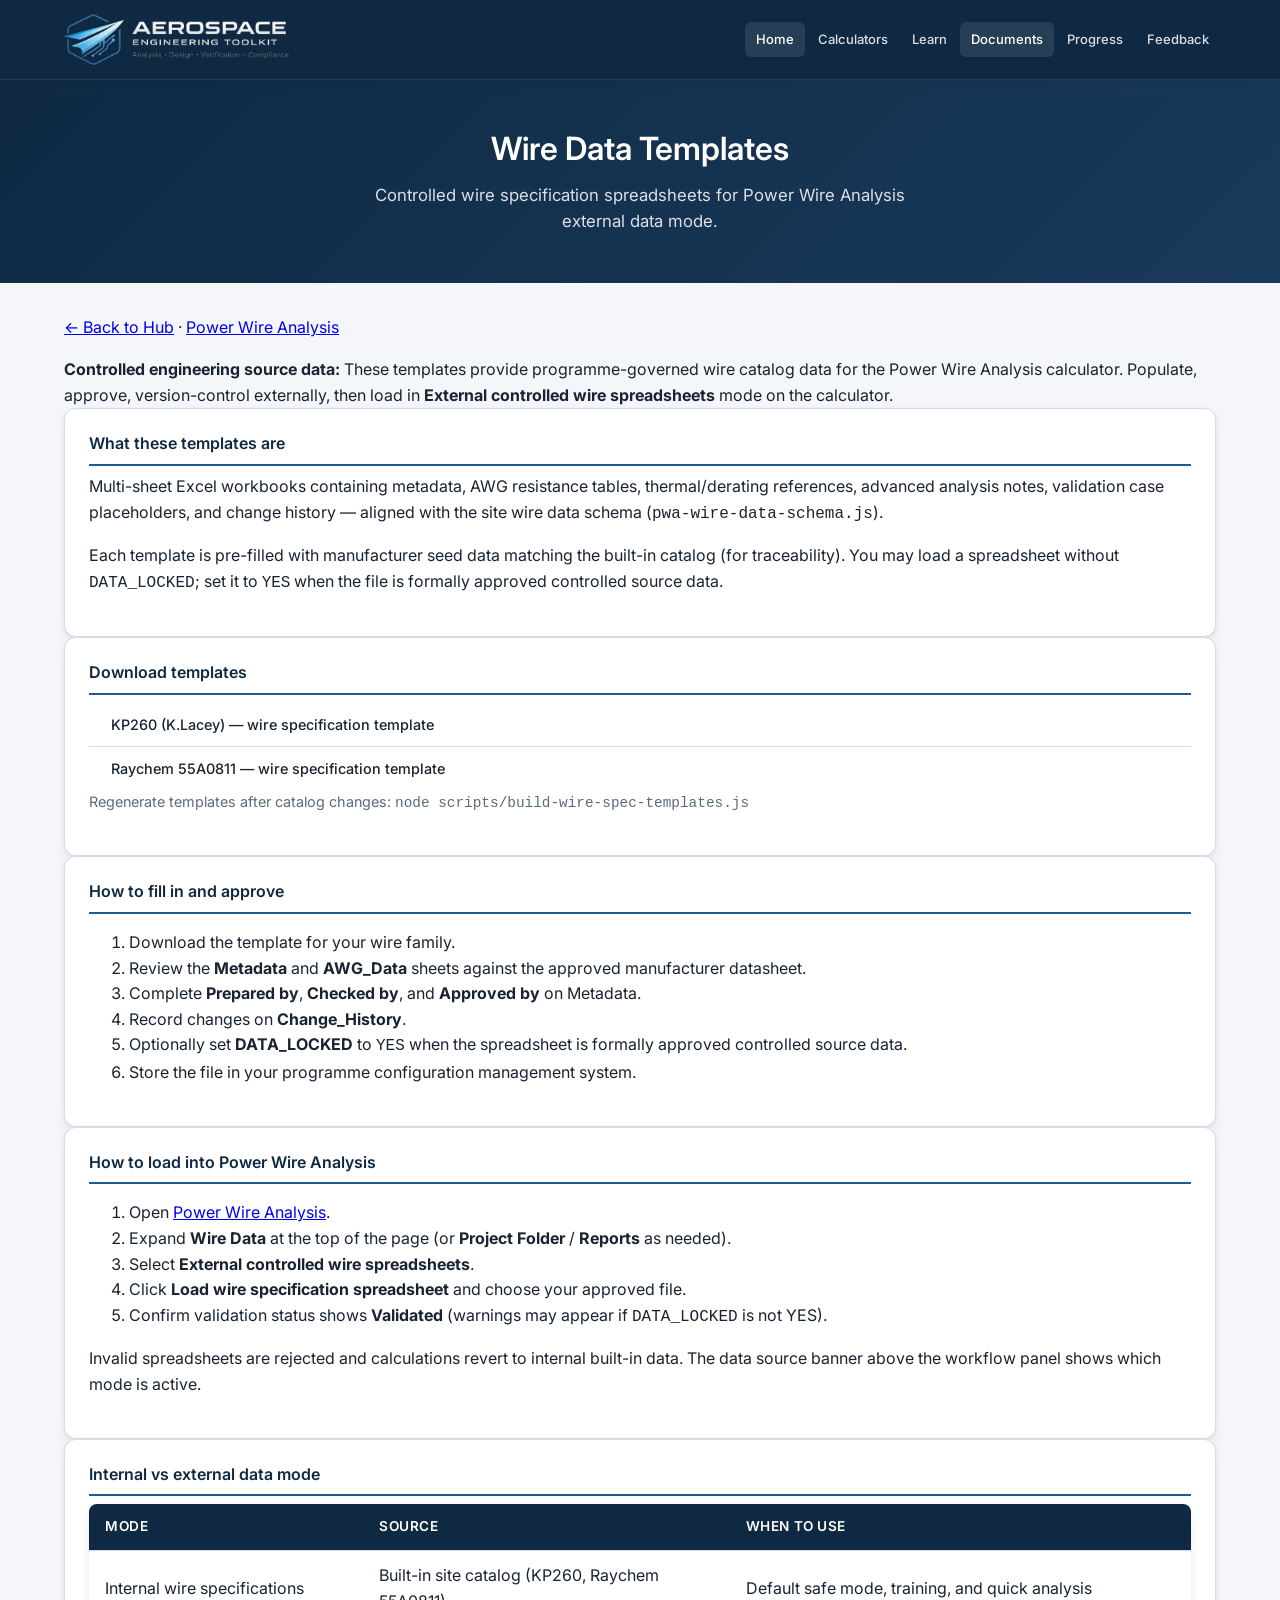
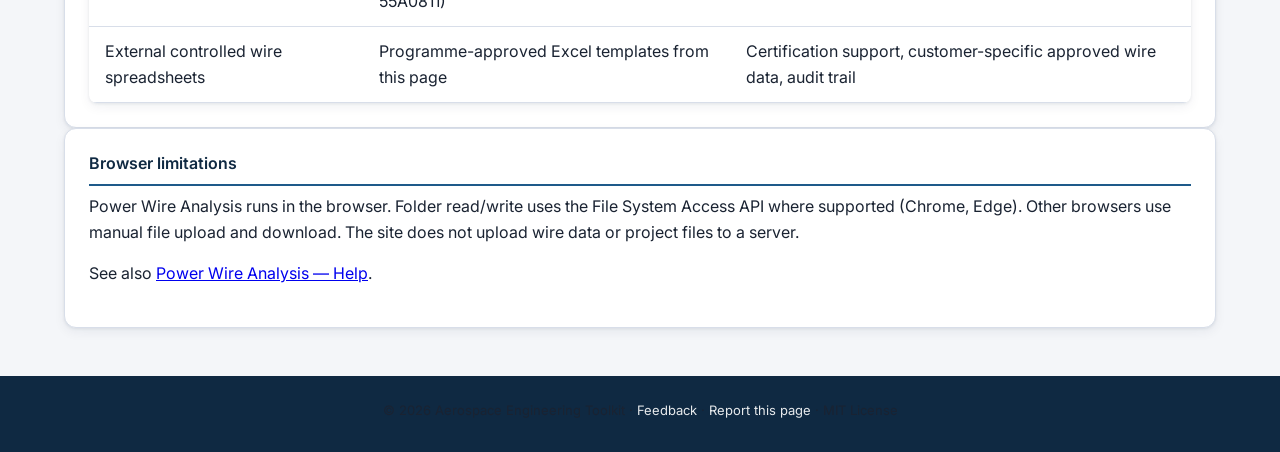
==== commit 8c47f5ee: "Refactor wire data management in PWA with new folder access features and improved length conversion " ====
--- a/reference/wire-data/index.html
+++ b/reference/wire-data/index.html
@@ -52,7 +52,7 @@
       <h2 class="card__title">How to load into Power Wire Analysis</h2>
       <ol>
         <li>Open <a href="../../calculators/aerospace-electrical-design/power-wire-analysis.html">Power Wire Analysis</a>.</li>
-        <li>Expand <strong>Project Folder, Wire Data &amp; Reports</strong> at the top of the page.</li>
+        <li>Expand <strong>Wire Data</strong> at the top of the page (or <strong>Project Folder</strong> / <strong>Reports</strong> as needed).</li>
         <li>Select <strong>External controlled wire spreadsheets</strong>.</li>
         <li>Click <strong>Load wire specification spreadsheet</strong> and choose your approved file.</li>
         <li>Confirm validation status shows <strong>Validated</strong> (warnings may appear if <code>DATA_LOCKED</code> is not YES).</li>
--- a/assets/css/corporate.css
+++ b/assets/css/corporate.css
@@ -1887,7 +1887,7 @@
 }
 
 .pwa-workflow {
-  margin: 0 0 16px;
+  margin: 0 0 14px;
 }
 
 .pwa-workflow__summary {
